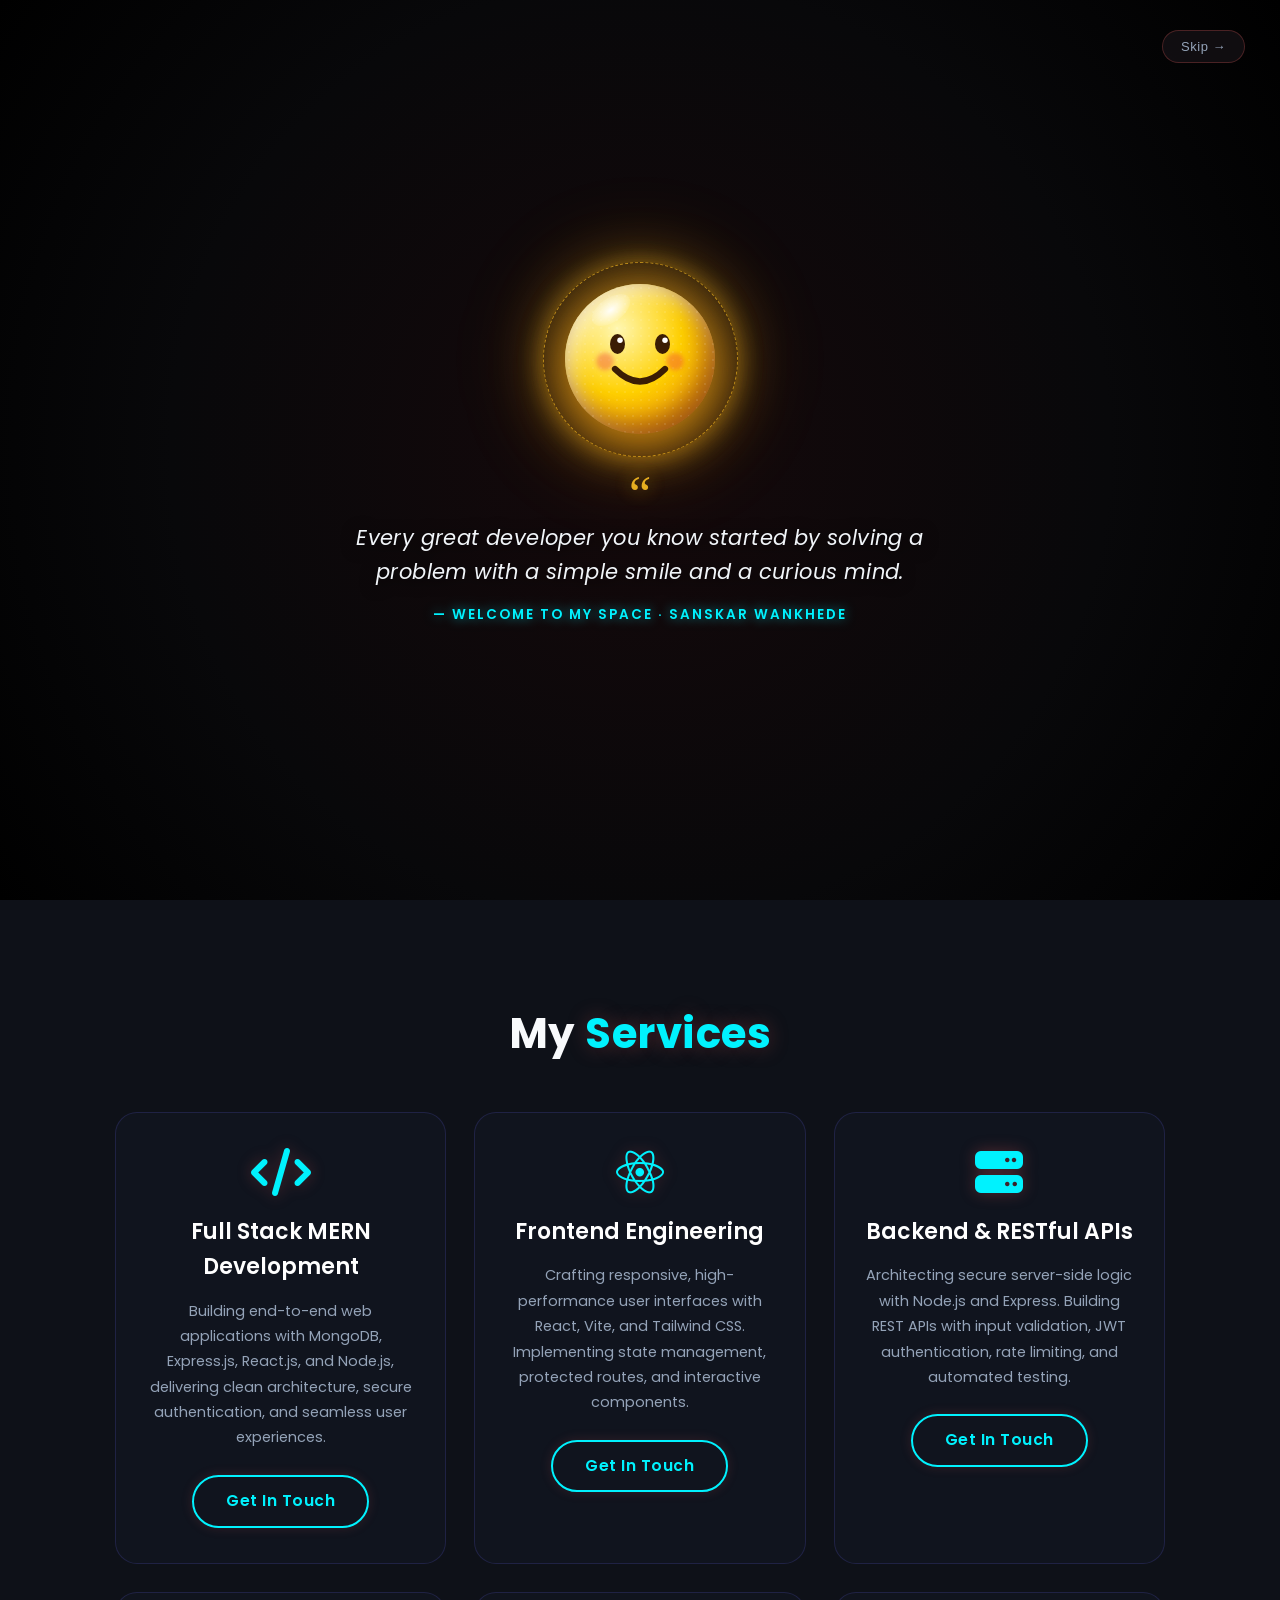
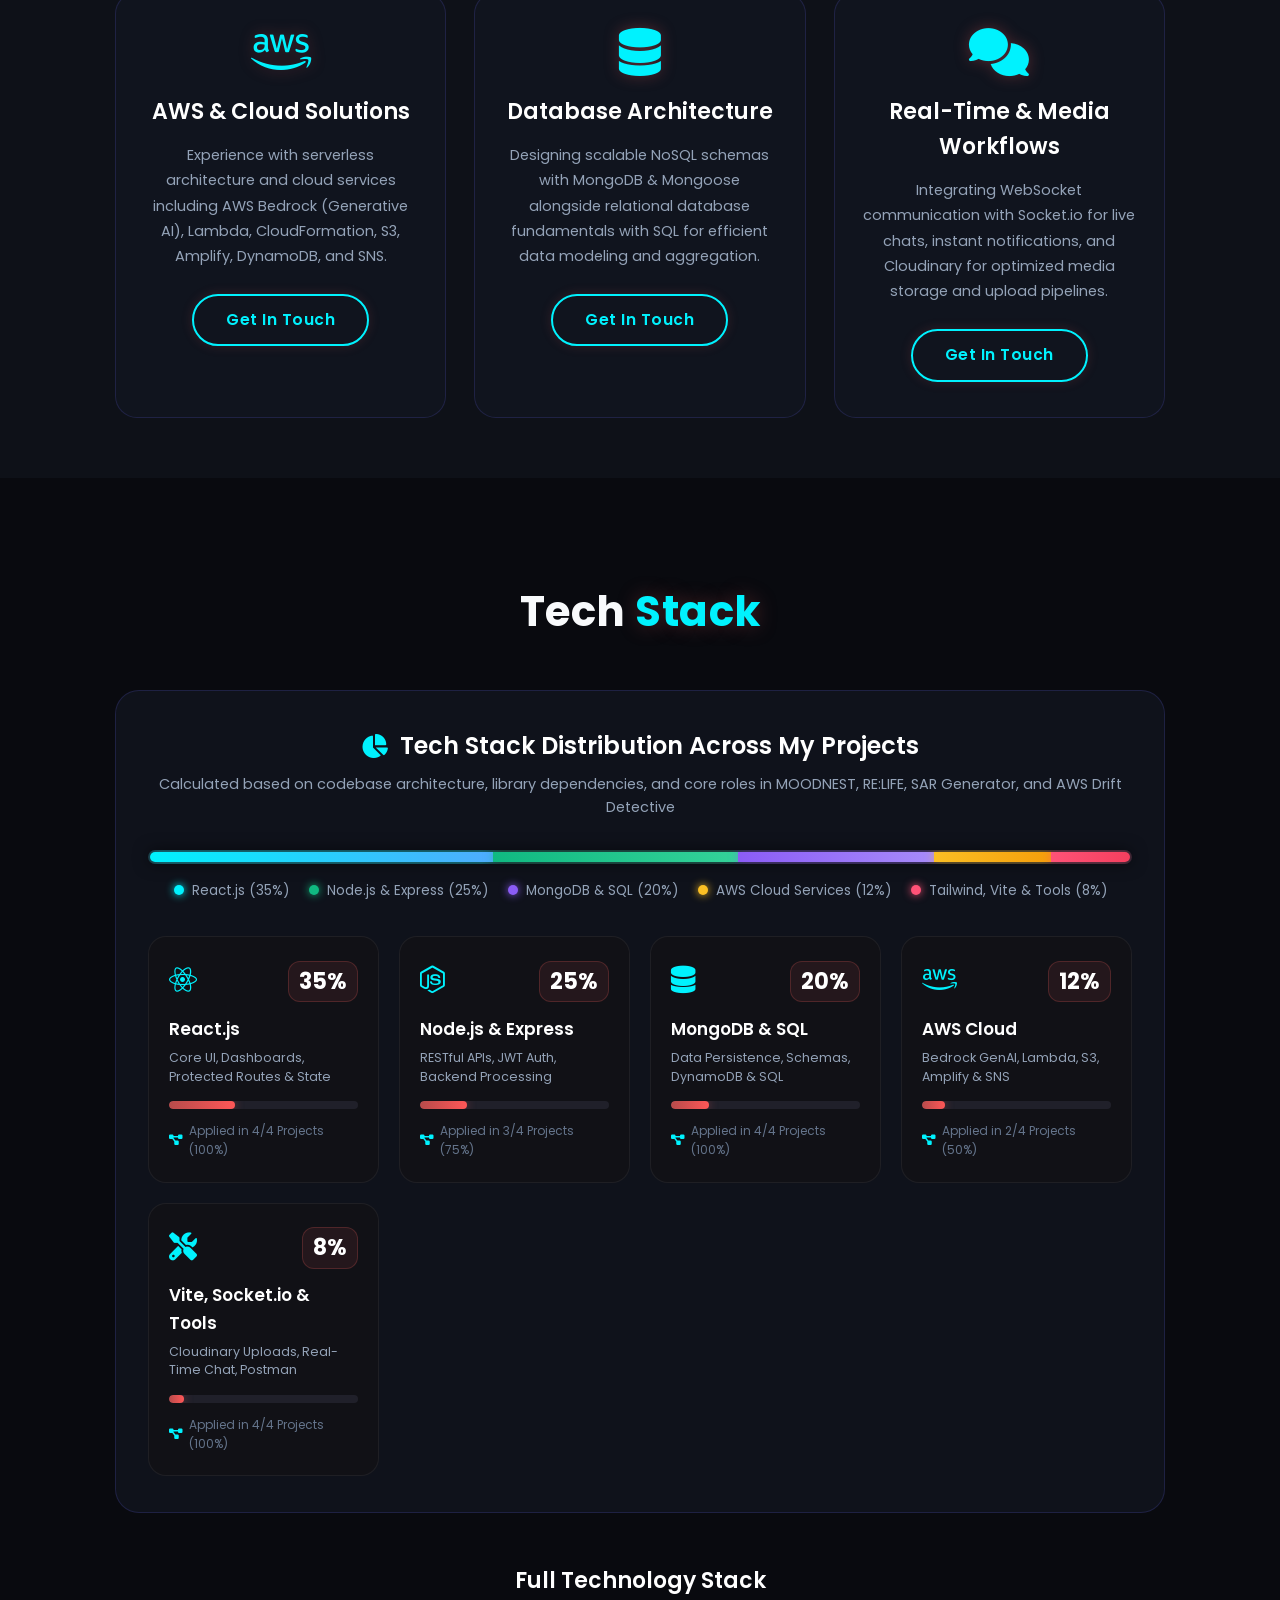
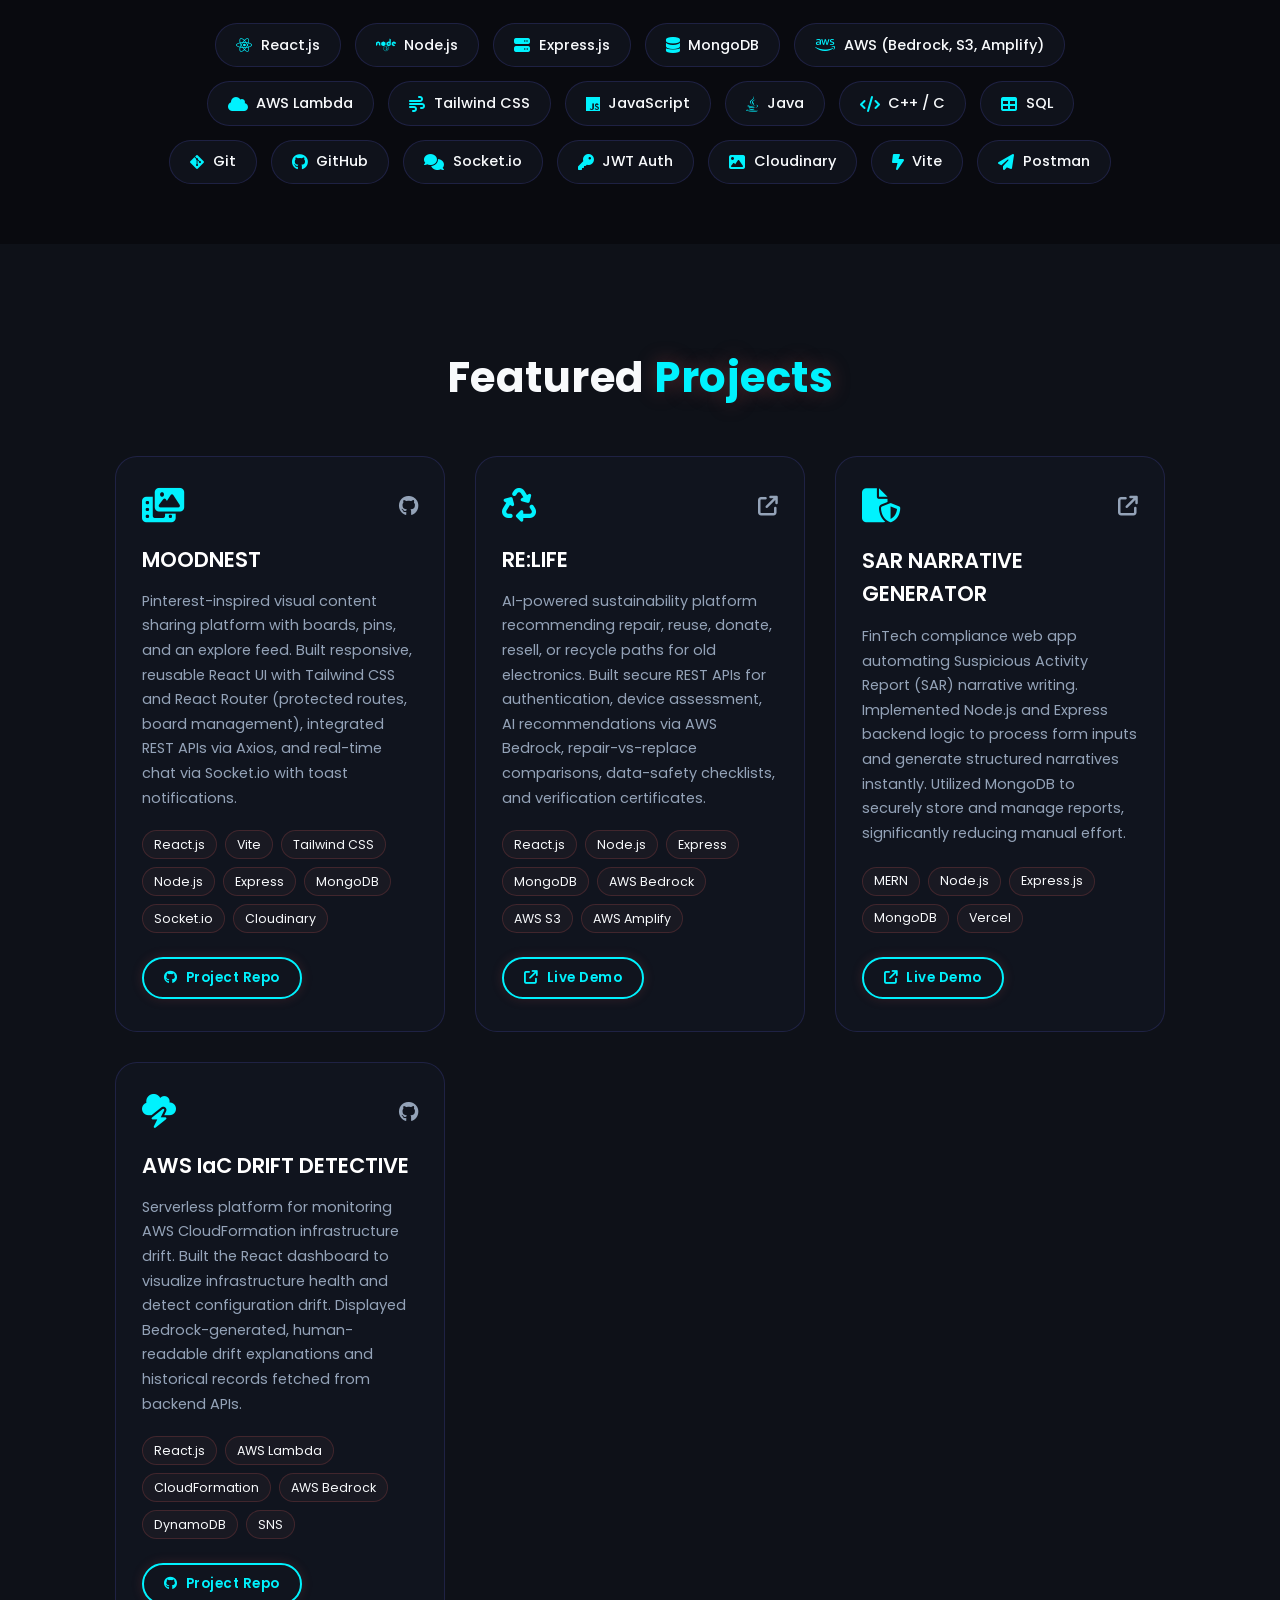
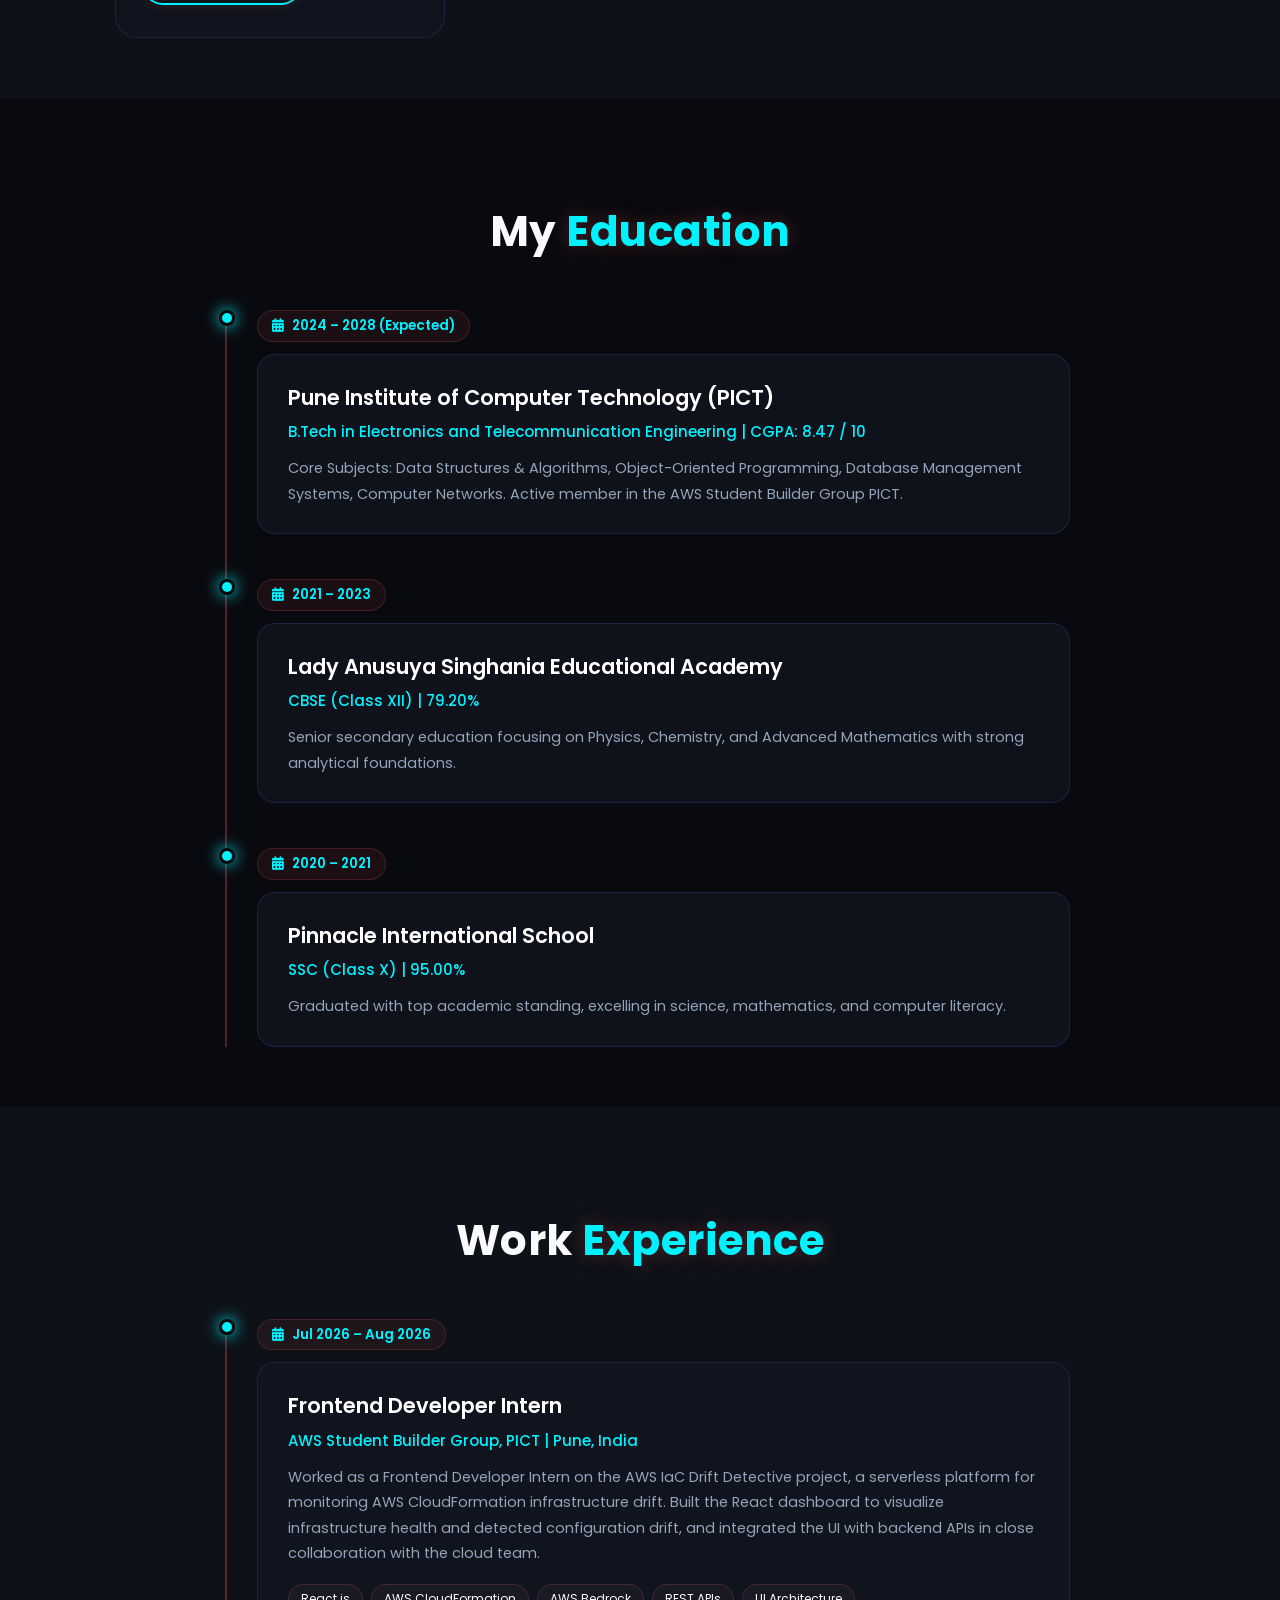
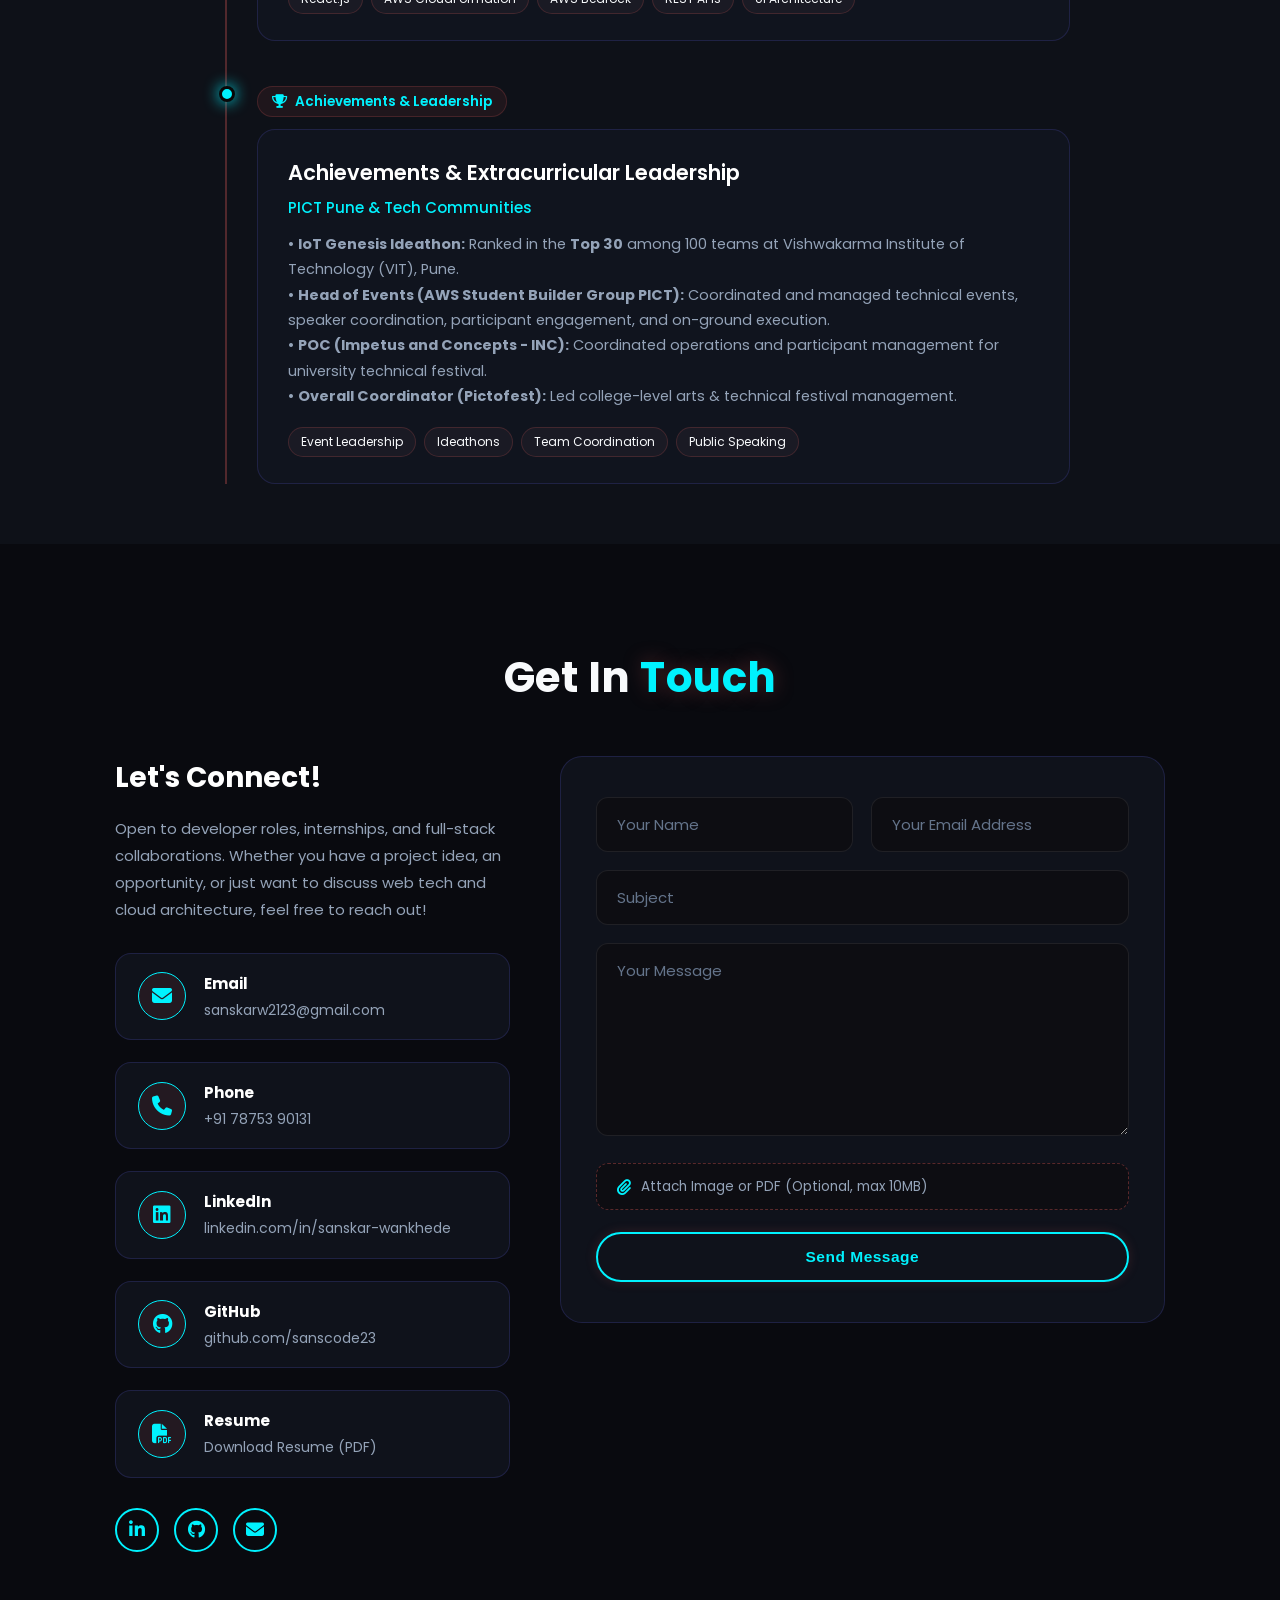
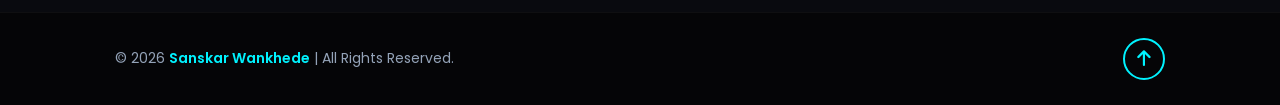
==== index.html @ 9534c306 "Initial commit" ====
<!DOCTYPE html>
<html lang="en">
<head>
  <meta charset="UTF-8" />
  <meta name="viewport" content="width=device-width, initial-scale=1.0" />
  <title>Sanskar Wankhede | Full Stack Developer</title>
  <meta name="description" content="Portfolio of Sanskar Wankhede - Full Stack MERN Developer, Electronics and Telecommunication Engineering student at PICT Pune." />

  <!-- Favicon -->
  <link rel="icon" href="data:image/svg+xml,<svg xmlns='http://www.w3.org/2000/svg' viewBox='0 0 100 100'><text y='.9em' font-size='90'>🌸</text></svg>" />

  <!-- Open Graph -->
  <meta property="og:title" content="Sanskar Wankhede | Full Stack Developer" />
  <meta property="og:description" content="Portfolio of Sanskar Wankhede: MOODNEST, RE:LIFE, SAR Narrative Generator, AWS IaC Drift Detective." />
  <meta property="og:type" content="website" />

  <!-- Google Fonts: Poppins -->
  <link rel="preconnect" href="https://fonts.googleapis.com" />
  <link rel="preconnect" href="https://fonts.gstatic.com" crossorigin />
  <link href="https://fonts.googleapis.com/css2?family=Poppins:ital,wght@0,300;0,400;0,500;0,600;0,700;0,800;1,400&display=swap" rel="stylesheet" />

  <!-- Font Awesome Icons -->
  <link rel="stylesheet" href="https://cdnjs.cloudflare.com/ajax/libs/font-awesome/6.5.1/css/all.min.css" integrity="sha512-DTOQO9RWCH3ppGqcWaEA1BIZOC6xxalwEsw9c2QQeAIftl+Vegovlnee1c9QX4TctnWMn13TZye+giMm8e2LwA==" crossorigin="anonymous" referrerpolicy="no-referrer" />

  <!-- Custom Stylesheet -->
  <link rel="stylesheet" href="style.css" />
</head>
<body>

  <!-- SIMPLE & ELEGANT SMILEY INTRO OVERLAY -->
  <div id="introOverlay" class="intro-overlay">
    <button id="skipIntroBtn" class="intro-skip-btn">Skip &rarr;</button>

    <div class="intro-content">
      <!-- Textured Glowing Sphere with Animated Smiling Face -->
      <div class="smiley-wrapper">
        <div class="ambient-glow"></div>
        <div class="particle-ring"></div>

        <div class="smiley-sphere">
          <div class="sphere-texture"></div>
          <div class="sphere-highlight"></div>

          <!-- SVG Smiling Facial Expression -->
          <svg class="smiley-face" viewBox="0 0 120 120">
            <!-- Left Eye -->
            <ellipse class="eye eye-left" cx="42" cy="48" rx="6" ry="8" />
            <circle class="eye-shine shine-left" cx="44" cy="45" r="2.2" />

            <!-- Right Eye -->
            <ellipse class="eye eye-right" cx="78" cy="48" rx="6" ry="8" />
            <circle class="eye-shine shine-right" cx="80" cy="45" r="2.2" />

            <!-- Rosy Cheeks -->
            <circle class="cheek cheek-left" cx="32" cy="62" r="7" />
            <circle class="cheek cheek-right" cx="88" cy="62" r="7" />

            <!-- Gentle Warm Smile Curve -->
            <path class="mouth" d="M 40 68 Q 60 88 80 68" />
          </svg>
        </div>
      </div>

      <!-- Quote Below the Smiley -->
      <div class="intro-quote-container">
        <div class="quote-symbol">&ldquo;</div>
        <p class="quote-text">Every great developer you know started by solving a problem with a simple smile and a curious mind.</p>
        <span class="quote-author">&mdash; Welcome to my space &middot; Sanskar Wankhede</span>
      </div>
    </div>
  </div>

  <!-- HEADER / NAVBAR -->
  <header class="header">
    <a href="#home" class="logo"><span class="logo-bracket">&lt;</span>Sanskar<span class="logo-slash">&#47;</span><span class="logo-bracket">&gt;</span></a>

    <button class="menu-toggle" id="menuToggle" aria-label="Toggle navigation">
      <i class="fa-solid fa-bars"></i>
    </button>

    <nav class="navbar" id="navbar">
      <a href="#home" class="active">Home</a>
      <a href="#services">Services</a>
      <a href="#skills">Tech Stack</a>
      <a href="#projects">Projects</a>
      <a href="#education">Education</a>
      <a href="#experience">Experience</a>
      <a href="#contact">Contact</a>
    </nav>
  </header>

  <main>
    <!-- HERO SECTION -->
    <section class="home" id="home">
      <!-- Profile Photo (At the top on mobile, on the left on desktop) -->
      <div class="home-img">
        <div class="img-box">
          <img src="Profile.jpeg" alt="Sanskar Wankhede" id="heroAvatar" />
        </div>
      </div>

      <div class="home-content">
        <h1>Hi, It's <span>Sanskar</span></h1>
        <h3 class="text-animation">I'm a <span class="typing-text">Full Stack Developer</span><span class="cursor">|</span></h3>
        <p>
          Electronics and Telecommunication engineering student at PICT with hands-on experience building full-stack MERN applications.
          Skilled in React, Node.js, Express, MongoDB and REST APIs, with projects spanning both frontend and backend development and exposure to AWS-based cloud solutions.
        </p>

        <!-- Social Media Circular Icons (Direct Links) -->
        <div class="social-icons">
          <a href="https://www.linkedin.com/in/sanskar-wankhede-041654313/" target="_blank" rel="noopener noreferrer" aria-label="LinkedIn">
            <i class="fa-brands fa-linkedin-in"></i>
          </a>
          <a href="https://github.com/sanscode23" target="_blank" rel="noopener noreferrer" aria-label="GitHub">
            <i class="fa-brands fa-github"></i>
          </a>
          <a href="mailto:sanskarw2123@gmail.com" aria-label="Email">
            <i class="fa-solid fa-envelope"></i>
          </a>
        </div>

        <!-- Action Buttons (View Projects, Contact Me, Resume) -->
        <div class="btn-group">
          <a href="#projects" class="btn">View Projects</a>
          <a href="#contact" class="btn btn-secondary">Contact Me</a>
          <a href="resume.pdf" download="Sanskar_Wankhede_Resume.pdf" class="btn btn-secondary"><i class="fa-solid fa-file-pdf"></i> Resume</a>
        </div>
      </div>
    </section>

    <!-- SERVICES SECTION -->
    <section class="services" id="services">
      <h2 class="heading">My <span>Services</span></h2>

      <div class="services-container">
        <div class="services-box">
          <i class="fa-solid fa-code"></i>
          <h3>Full Stack MERN Development</h3>
          <p>
            Building end-to-end web applications with MongoDB, Express.js, React.js, and Node.js, delivering clean architecture, secure authentication, and seamless user experiences.
          </p>
          <a href="#contact" class="btn">Get In Touch</a>
        </div>

        <div class="services-box">
          <i class="fa-brands fa-react"></i>
          <h3>Frontend Engineering</h3>
          <p>
            Crafting responsive, high-performance user interfaces with React, Vite, and Tailwind CSS. Implementing state management, protected routes, and interactive components.
          </p>
          <a href="#contact" class="btn">Get In Touch</a>
        </div>

        <div class="services-box">
          <i class="fa-solid fa-server"></i>
          <h3>Backend & RESTful APIs</h3>
          <p>
            Architecting secure server-side logic with Node.js and Express. Building REST APIs with input validation, JWT authentication, rate limiting, and automated testing.
          </p>
          <a href="#contact" class="btn">Get In Touch</a>
        </div>

        <div class="services-box">
          <i class="fa-brands fa-aws"></i>
          <h3>AWS & Cloud Solutions</h3>
          <p>
            Experience with serverless architecture and cloud services including AWS Bedrock (Generative AI), Lambda, CloudFormation, S3, Amplify, DynamoDB, and SNS.
          </p>
          <a href="#contact" class="btn">Get In Touch</a>
        </div>

        <div class="services-box">
          <i class="fa-solid fa-database"></i>
          <h3>Database Architecture</h3>
          <p>
            Designing scalable NoSQL schemas with MongoDB & Mongoose alongside relational database fundamentals with SQL for efficient data modeling and aggregation.
          </p>
          <a href="#contact" class="btn">Get In Touch</a>
        </div>

        <div class="services-box">
          <i class="fa-solid fa-comments"></i>
          <h3>Real-Time & Media Workflows</h3>
          <p>
            Integrating WebSocket communication with Socket.io for live chats, instant notifications, and Cloudinary for optimized media storage and upload pipelines.
          </p>
          <a href="#contact" class="btn">Get In Touch</a>
        </div>
      </div>
    </section>

    <!-- TECH STACK & PROJECT USAGE SECTION -->
    <section class="skills" id="skills">
      <h2 class="heading">Tech <span>Stack</span></h2>

      <!-- Tech Stack Usage Percentage According to Projects -->
      <div class="project-usage-container">
        <div class="usage-header">
          <h3><i class="fa-solid fa-chart-pie"></i> Tech Stack Distribution Across My Projects</h3>
          <p>Calculated based on codebase architecture, library dependencies, and core roles in MOODNEST, RE:LIFE, SAR Generator, and AWS Drift Detective</p>
        </div>

        <!-- Segmented Distribution Bar -->
        <div class="segmented-bar-wrapper">
          <div class="segmented-bar">
            <span class="seg seg-react" style="width: 35%;" data-tooltip="React.js: 35%"></span>
            <span class="seg seg-node" style="width: 25%;" data-tooltip="Node & Express: 25%"></span>
            <span class="seg seg-mongo" style="width: 20%;" data-tooltip="MongoDB & SQL: 20%"></span>
            <span class="seg seg-tailwind" style="width: 12%;" data-tooltip="AWS & Cloud Services: 12%"></span>
            <span class="seg seg-tools" style="width: 8%;" data-tooltip="Tailwind, Vite & Tools: 8%"></span>
          </div>
          <div class="segmented-legend">
            <span class="legend-item"><span class="dot dot-react"></span> React.js (35%)</span>
            <span class="legend-item"><span class="dot dot-node"></span> Node.js & Express (25%)</span>
            <span class="legend-item"><span class="dot dot-mongo"></span> MongoDB & SQL (20%)</span>
            <span class="legend-item"><span class="dot dot-tailwind"></span> AWS Cloud Services (12%)</span>
            <span class="legend-item"><span class="dot dot-tools"></span> Tailwind, Vite & Tools (8%)</span>
          </div>
        </div>

        <!-- Project Usage Percentage Cards -->
        <div class="usage-grid">
          <div class="usage-card">
            <div class="usage-top">
              <span class="usage-icon"><i class="fa-brands fa-react"></i></span>
              <span class="usage-pct">35%</span>
            </div>
            <h4>React.js</h4>
            <div class="usage-meta">Core UI, Dashboards, Protected Routes & State</div>
            <div class="usage-bar"><span style="--pct: 35%;"></span></div>
            <div class="usage-footer"><i class="fa-solid fa-diagram-project"></i> Applied in 4/4 Projects (100%)</div>
          </div>

          <div class="usage-card">
            <div class="usage-top">
              <span class="usage-icon"><i class="fa-brands fa-node-js"></i></span>
              <span class="usage-pct">25%</span>
            </div>
            <h4>Node.js & Express</h4>
            <div class="usage-meta">RESTful APIs, JWT Auth, Backend Processing</div>
            <div class="usage-bar"><span style="--pct: 25%;"></span></div>
            <div class="usage-footer"><i class="fa-solid fa-diagram-project"></i> Applied in 3/4 Projects (75%)</div>
          </div>

          <div class="usage-card">
            <div class="usage-top">
              <span class="usage-icon"><i class="fa-solid fa-database"></i></span>
              <span class="usage-pct">20%</span>
            </div>
            <h4>MongoDB & SQL</h4>
            <div class="usage-meta">Data Persistence, Schemas, DynamoDB & SQL</div>
            <div class="usage-bar"><span style="--pct: 20%;"></span></div>
            <div class="usage-footer"><i class="fa-solid fa-diagram-project"></i> Applied in 4/4 Projects (100%)</div>
          </div>

          <div class="usage-card">
            <div class="usage-top">
              <span class="usage-icon"><i class="fa-brands fa-aws"></i></span>
              <span class="usage-pct">12%</span>
            </div>
            <h4>AWS Cloud</h4>
            <div class="usage-meta">Bedrock GenAI, Lambda, S3, Amplify & SNS</div>
            <div class="usage-bar"><span style="--pct: 12%;"></span></div>
            <div class="usage-footer"><i class="fa-solid fa-diagram-project"></i> Applied in 2/4 Projects (50%)</div>
          </div>

          <div class="usage-card">
            <div class="usage-top">
              <span class="usage-icon"><i class="fa-solid fa-screwdriver-wrench"></i></span>
              <span class="usage-pct">8%</span>
            </div>
            <h4>Vite, Socket.io & Tools</h4>
            <div class="usage-meta">Cloudinary Uploads, Real-Time Chat, Postman</div>
            <div class="usage-bar"><span style="--pct: 8%;"></span></div>
            <div class="usage-footer"><i class="fa-solid fa-diagram-project"></i> Applied in 4/4 Projects (100%)</div>
          </div>
        </div>
      </div>

      <!-- Complete Tech Stack Badges from Resume -->
      <h3 class="badges-title">Full Technology Stack</h3>
      <div class="skills-badges">
        <span class="badge"><i class="fa-brands fa-react"></i> React.js</span>
        <span class="badge"><i class="fa-brands fa-node"></i> Node.js</span>
        <span class="badge"><i class="fa-solid fa-server"></i> Express.js</span>
        <span class="badge"><i class="fa-solid fa-database"></i> MongoDB</span>
        <span class="badge"><i class="fa-brands fa-aws"></i> AWS (Bedrock, S3, Amplify)</span>
        <span class="badge"><i class="fa-solid fa-cloud"></i> AWS Lambda</span>
        <span class="badge"><i class="fa-solid fa-wind"></i> Tailwind CSS</span>
        <span class="badge"><i class="fa-brands fa-js"></i> JavaScript</span>
        <span class="badge"><i class="fa-brands fa-java"></i> Java</span>
        <span class="badge"><i class="fa-solid fa-code"></i> C++ / C</span>
        <span class="badge"><i class="fa-solid fa-table"></i> SQL</span>
        <span class="badge"><i class="fa-brands fa-git-alt"></i> Git</span>
        <span class="badge"><i class="fa-brands fa-github"></i> GitHub</span>
        <span class="badge"><i class="fa-solid fa-comments"></i> Socket.io</span>
        <span class="badge"><i class="fa-solid fa-key"></i> JWT Auth</span>
        <span class="badge"><i class="fa-solid fa-image"></i> Cloudinary</span>
        <span class="badge"><i class="fa-solid fa-bolt-lightning"></i> Vite</span>
        <span class="badge"><i class="fa-solid fa-paper-plane"></i> Postman</span>
      </div>
    </section>

    <!-- PROJECTS SECTION (Real Projects with Live Demos & GitHub Links) -->
    <section class="projects" id="projects">
      <h2 class="heading">Featured <span>Projects</span></h2>

      <div class="projects-container">
        <!-- Project 1: MOODNEST -->
        <article class="project-card">
          <div class="project-header">
            <i class="fa-solid fa-photo-film folder-icon"></i>
            <div class="project-links">
              <a href="https://github.com/sardakhushi30-cloud/MoodNest.git" target="_blank" rel="noopener noreferrer" aria-label="GitHub Repository">
                <i class="fa-brands fa-github"></i>
              </a>
            </div>
          </div>
          <h3>MOODNEST</h3>
          <p>
            Pinterest-inspired visual content sharing platform with boards, pins, and an explore feed. Built responsive, reusable React UI with Tailwind CSS and React Router (protected routes, board management), integrated REST APIs via Axios, and real-time chat via Socket.io with toast notifications.
          </p>
          <div class="tags">
            <span>React.js</span>
            <span>Vite</span>
            <span>Tailwind CSS</span>
            <span>Node.js</span>
            <span>Express</span>
            <span>MongoDB</span>
            <span>Socket.io</span>
            <span>Cloudinary</span>
          </div>
          <div class="card-cta">
            <a href="https://github.com/sardakhushi30-cloud/MoodNest.git" target="_blank" rel="noopener noreferrer" class="btn btn-sm"><i class="fa-brands fa-github"></i> Project Repo</a>
          </div>
        </article>

        <!-- Project 2: RE:LIFE -->
        <article class="project-card">
          <div class="project-header">
            <i class="fa-solid fa-recycle folder-icon"></i>
            <div class="project-links">
              <a href="https://staging.d20bqmsdb74o6q.amplifyapp.com/" target="_blank" rel="noopener noreferrer" aria-label="Live Demo">
                <i class="fa-solid fa-arrow-up-right-from-square"></i>
              </a>
            </div>
          </div>
          <h3>RE:LIFE</h3>
          <p>
            AI-powered sustainability platform recommending repair, reuse, donate, resell, or recycle paths for old electronics. Built secure REST APIs for authentication, device assessment, AI recommendations via AWS Bedrock, repair-vs-replace comparisons, data-safety checklists, and verification certificates.
          </p>
          <div class="tags">
            <span>React.js</span>
            <span>Node.js</span>
            <span>Express</span>
            <span>MongoDB</span>
            <span>AWS Bedrock</span>
            <span>AWS S3</span>
            <span>AWS Amplify</span>
          </div>
          <div class="card-cta">
            <a href="https://staging.d20bqmsdb74o6q.amplifyapp.com/" target="_blank" rel="noopener noreferrer" class="btn btn-sm"><i class="fa-solid fa-arrow-up-right-from-square"></i> Live Demo</a>
          </div>
        </article>

        <!-- Project 3: SAR NARRATIVE GENERATOR -->
        <article class="project-card">
          <div class="project-header">
            <i class="fa-solid fa-file-shield folder-icon"></i>
            <div class="project-links">
              <a href="https://sar-narrative-generator.vercel.app/" target="_blank" rel="noopener noreferrer" aria-label="Live Demo">
                <i class="fa-solid fa-arrow-up-right-from-square"></i>
              </a>
            </div>
          </div>
          <h3>SAR NARRATIVE GENERATOR</h3>
          <p>
            FinTech compliance web app automating Suspicious Activity Report (SAR) narrative writing. Implemented Node.js and Express backend logic to process form inputs and generate structured narratives instantly. Utilized MongoDB to securely store and manage reports, significantly reducing manual effort.
          </p>
          <div class="tags">
            <span>MERN</span>
            <span>Node.js</span>
            <span>Express.js</span>
            <span>MongoDB</span>
            <span>Vercel</span>
          </div>
          <div class="card-cta">
            <a href="https://sar-narrative-generator.vercel.app/" target="_blank" rel="noopener noreferrer" class="btn btn-sm"><i class="fa-solid fa-arrow-up-right-from-square"></i> Live Demo</a>
          </div>
        </article>

        <!-- Project 4: AWS IaC DRIFT DETECTIVE -->
        <article class="project-card">
          <div class="project-header">
            <i class="fa-solid fa-cloud-bolt folder-icon"></i>
            <div class="project-links">
              <a href="https://github.com/yawale-mrun-7/aws-infra-drift-detection.git" target="_blank" rel="noopener noreferrer" aria-label="GitHub Repository">
                <i class="fa-brands fa-github"></i>
              </a>
            </div>
          </div>
          <h3>AWS IaC DRIFT DETECTIVE</h3>
          <p>
            Serverless platform for monitoring AWS CloudFormation infrastructure drift. Built the React dashboard to visualize infrastructure health and detect configuration drift. Displayed Bedrock-generated, human-readable drift explanations and historical records fetched from backend APIs.
          </p>
          <div class="tags">
            <span>React.js</span>
            <span>AWS Lambda</span>
            <span>CloudFormation</span>
            <span>AWS Bedrock</span>
            <span>DynamoDB</span>
            <span>SNS</span>
          </div>
          <div class="card-cta">
            <a href="https://github.com/yawale-mrun-7/aws-infra-drift-detection.git" target="_blank" rel="noopener noreferrer" class="btn btn-sm"><i class="fa-brands fa-github"></i> Project Repo</a>
          </div>
        </article>
      </div>
    </section>

    <!-- EDUCATION SECTION -->
    <section class="education" id="education">
      <h2 class="heading">My <span>Education</span></h2>

      <div class="timeline-container">
        <div class="timeline-box">
          <div class="timeline-item">
            <div class="timeline-dot"></div>
            <div class="timeline-date"><i class="fa-solid fa-calendar-days"></i> 2024 – 2028 (Expected)</div>
            <div class="timeline-content">
              <h3>Pune Institute of Computer Technology (PICT)</h3>
              <h4>B.Tech in Electronics and Telecommunication Engineering | CGPA: 8.47 / 10</h4>
              <p>
                Core Subjects: Data Structures & Algorithms, Object-Oriented Programming, Database Management Systems, Computer Networks.
                Active member in the AWS Student Builder Group PICT.
              </p>
            </div>
          </div>

          <div class="timeline-item">
            <div class="timeline-dot"></div>
            <div class="timeline-date"><i class="fa-solid fa-calendar-days"></i> 2021 – 2023</div>
            <div class="timeline-content">
              <h3>Lady Anusuya Singhania Educational Academy</h3>
              <h4>CBSE (Class XII) | 79.20%</h4>
              <p>
                Senior secondary education focusing on Physics, Chemistry, and Advanced Mathematics with strong analytical foundations.
              </p>
            </div>
          </div>

          <div class="timeline-item">
            <div class="timeline-dot"></div>
            <div class="timeline-date"><i class="fa-solid fa-calendar-days"></i> 2020 – 2021</div>
            <div class="timeline-content">
              <h3>Pinnacle International School</h3>
              <h4>SSC (Class X) | 95.00%</h4>
              <p>
                Graduated with top academic standing, excelling in science, mathematics, and computer literacy.
              </p>
            </div>
          </div>
        </div>
      </div>
    </section>

    <!-- EXPERIENCE SECTION -->
    <section class="experience" id="experience">
      <h2 class="heading">Work <span>Experience</span></h2>

      <div class="timeline-container">
        <div class="timeline-box">
          <div class="timeline-item">
            <div class="timeline-dot"></div>
            <div class="timeline-date"><i class="fa-solid fa-calendar-days"></i> Jul 2026 – Aug 2026</div>
            <div class="timeline-content">
              <h3>Frontend Developer Intern</h3>
              <h4>AWS Student Builder Group, PICT | Pune, India</h4>
              <p>
                Worked as a Frontend Developer Intern on the AWS IaC Drift Detective project, a serverless platform for monitoring AWS CloudFormation infrastructure drift.
                Built the React dashboard to visualize infrastructure health and detected configuration drift, and integrated the UI with backend APIs in close collaboration with the cloud team.
              </p>
              <div class="tech-tags">
                <span>React.js</span>
                <span>AWS CloudFormation</span>
                <span>AWS Bedrock</span>
                <span>REST APIs</span>
                <span>UI Architecture</span>
              </div>
            </div>
          </div>

          <div class="timeline-item">
            <div class="timeline-dot"></div>
            <div class="timeline-date"><i class="fa-solid fa-trophy"></i> Achievements & Leadership</div>
            <div class="timeline-content">
              <h3>Achievements & Extracurricular Leadership</h3>
              <h4>PICT Pune & Tech Communities</h4>
              <p>
                • <strong>IoT Genesis Ideathon:</strong> Ranked in the <strong>Top 30</strong> among 100 teams at Vishwakarma Institute of Technology (VIT), Pune.<br />
                • <strong>Head of Events (AWS Student Builder Group PICT):</strong> Coordinated and managed technical events, speaker coordination, participant engagement, and on-ground execution.<br />
                • <strong>POC (Impetus and Concepts - INC):</strong> Coordinated operations and participant management for university technical festival.<br />
                • <strong>Overall Coordinator (Pictofest):</strong> Led college-level arts & technical festival management.
              </p>
              <div class="tech-tags">
                <span>Event Leadership</span>
                <span>Ideathons</span>
                <span>Team Coordination</span>
                <span>Public Speaking</span>
              </div>
            </div>
          </div>
        </div>
      </div>
    </section>

    <!-- CONTACT SECTION -->
    <section class="contact" id="contact">
      <h2 class="heading">Get In <span>Touch</span></h2>

      <div class="contact-container">
        <!-- Contact Info Side -->
        <div class="contact-info">
          <h3>Let's Connect!</h3>
          <p>
            Open to developer roles, internships, and full-stack collaborations. Whether you have a project idea, an opportunity, or just want to discuss web tech and cloud architecture, feel free to reach out!
          </p>

          <div class="info-card">
            <div class="info-icon">
              <i class="fa-solid fa-envelope"></i>
            </div>
            <div class="info-details">
              <h4>Email</h4>
              <a href="mailto:sanskarw2123@gmail.com">sanskarw2123@gmail.com</a>
            </div>
          </div>

          <div class="info-card">
            <div class="info-icon">
              <i class="fa-solid fa-phone"></i>
            </div>
            <div class="info-details">
              <h4>Phone</h4>
              <a href="tel:+917875390131">+91 78753 90131</a>
            </div>
          </div>

          <div class="info-card">
            <div class="info-icon">
              <i class="fa-brands fa-linkedin"></i>
            </div>
            <div class="info-details">
              <h4>LinkedIn</h4>
              <a href="https://www.linkedin.com/in/sanskar-wankhede-041654313/" target="_blank" rel="noopener noreferrer">linkedin.com/in/sanskar-wankhede</a>
            </div>
          </div>

          <div class="info-card">
            <div class="info-icon">
              <i class="fa-brands fa-github"></i>
            </div>
            <div class="info-details">
              <h4>GitHub</h4>
              <a href="https://github.com/sanscode23" target="_blank" rel="noopener noreferrer">github.com/sanscode23</a>
            </div>
          </div>

          <div class="info-card">
            <div class="info-icon">
              <i class="fa-solid fa-file-pdf"></i>
            </div>
            <div class="info-details">
              <h4>Resume</h4>
              <a href="resume.pdf" download="Sanskar_Wankhede_Resume.pdf">Download Resume (PDF)</a>
            </div>
          </div>

          <!-- Socials: LinkedIn, GitHub, Email -->
          <div class="contact-socials">
            <a href="https://www.linkedin.com/in/sanskar-wankhede-041654313/" target="_blank" rel="noopener noreferrer" aria-label="LinkedIn"><i class="fa-brands fa-linkedin-in"></i></a>
            <a href="https://github.com/sanscode23" target="_blank" rel="noopener noreferrer" aria-label="GitHub"><i class="fa-brands fa-github"></i></a>
            <a href="mailto:sanskarw2123@gmail.com" aria-label="Email"><i class="fa-solid fa-envelope"></i></a>
          </div>
        </div>

        <!-- Contact Form Side -->
        <form class="contact-form" id="contactForm" action="https://formspree.io/f/xjyyeozz" method="POST">
          <div class="input-box">
            <input type="text" id="name" name="name" placeholder="Your Name" required />
            <input type="email" id="email" name="email" placeholder="Your Email Address" required />
          </div>

          <div class="input-box">
            <input type="text" id="subject" name="subject" placeholder="Subject" required />
          </div>

          <textarea id="message" name="message" cols="30" rows="7" placeholder="Your Message" required></textarea>

          <!-- File Upload Widget (Cloudinary-backed) -->
          <div class="file-upload-wrapper">
            <label for="fileAttachment" class="file-upload-label" id="fileUploadLabel">
              <i class="fa-solid fa-paperclip"></i>
              <span id="fileLabelText">Attach Image or PDF (Optional, max 10MB)</span>
            </label>
            <input type="file" id="fileAttachment" accept="image/*,.pdf" style="display: none;" />
            <button type="button" id="removeFileBtn" class="remove-file-btn" style="display: none;" title="Remove attachment">
              <i class="fa-solid fa-xmark"></i>
            </button>
          </div>

          <!-- Hidden field holding the uploaded Cloudinary URL for Formspree -->
          <input type="hidden" id="cloudinaryFileUrl" name="attached_file_link" value="" />

          <button type="submit" class="btn">Send Message</button>
        </form>
      </div>
    </section>
  </main>

  <!-- FOOTER -->
  <footer class="footer">
    <div class="footer-text">
      <p>&copy; 2026 <span>Sanskar Wankhede</span> | All Rights Reserved.</p>
    </div>

    <div class="footer-iconTop">
      <a href="#home" aria-label="Back to top"><i class="fa-solid fa-arrow-up"></i></a>
    </div>
  </footer>

  <!-- Notification Toast -->
  <div class="toast" id="toast">
    <i class="fa-solid fa-circle-check"></i>
    <span id="toastMessage">Thank you! Your message has been sent successfully.</span>
  </div>

  <!-- Custom JavaScript -->
  <script src="script.js"></script>
</body>
</html>
---- style.css ----
/* ==========================================================================
   SANSKAR WANKHEDE | FULL STACK DEVELOPER PORTFOLIO
   Aesthetic: Ultra Dark Mode with Glowing Crimson/Coral Red Accents
   ========================================================================== */

/* 1. ROOT VARIABLES */
:root {
  --bg-color: #090a0f;
  --second-bg-color: #0e1118;
  --card-bg: rgba(18, 22, 33, 0.75);
  --card-border: rgba(99, 102, 241, 0.18);
  --card-border-hover: #00f2fe;
  
  --text-color: #f8fafc;
  --text-muted: #94a3b8;
  --text-subtle: #64748b;

  /* Modern Cyber / Tech Palette: Cyan, Electric Indigo & Coral */
  --main-color: #00f2fe;       /* Electric Cyber Cyan */
  --main-glow: #4facfe;        /* Neon Azure */
  --accent-purple: #8b5cf6;    /* Tech Violet */
  --accent-coral: #ff5277;     /* Vibrant Coral Pink */
  --accent-emerald: #10b981;   /* Emerald Green */
  --accent-amber: #fbbf24;     /* Solar Gold */

  --glow-shadow: 0 0 25px rgba(0, 242, 254, 0.45);
  --glow-shadow-lg: 0 0 50px rgba(0, 242, 254, 0.65);

  --font-family: 'Poppins', -apple-system, BlinkMacSystemFont, 'Segoe UI', Roboto, sans-serif;
  --transition: all 0.35s cubic-bezier(0.25, 0.8, 0.25, 1);
}

/* 2. RESET & BASE */
* {
  margin: 0;
  padding: 0;
  box-sizing: border-box;
  text-decoration: none;
  border: none;
  outline: none;
}

html {
  font-size: 62.5%; /* 1rem = 10px */
  scroll-behavior: smooth;
  scroll-padding-top: 8rem;
}

body {
  font-family: var(--font-family);
  background: var(--bg-color);
  color: var(--text-color);
  line-height: 1.6;
  overflow-x: hidden;
  -webkit-font-smoothing: antialiased;

  /* Techy Cyber Grid & Ambient Glow Orbs in Background */
  background-image: 
    linear-gradient(rgba(0, 242, 254, 0.035) 1px, transparent 1px),
    linear-gradient(90deg, rgba(0, 242, 254, 0.035) 1px, transparent 1px),
    radial-gradient(circle at 15% 20%, rgba(139, 92, 246, 0.12) 0%, transparent 45%),
    radial-gradient(circle at 85% 65%, rgba(0, 242, 254, 0.1) 0%, transparent 40%),
    radial-gradient(circle at 50% 90%, rgba(255, 82, 119, 0.08) 0%, transparent 50%);
  background-size: 45px 45px, 45px 45px, 100% 100%, 100% 100%, 100% 100%;
  background-attachment: fixed;
}

/* Custom Scrollbar */
::-webkit-scrollbar {
  width: 10px;
}
::-webkit-scrollbar-track {
  background: #080808;
}
::-webkit-scrollbar-thumb {
  background: #202028;
  border-radius: 5px;
  border: 2px solid #080808;
}
::-webkit-scrollbar-thumb:hover {
  background: var(--main-color);
  box-shadow: 0 0 10px var(--main-color);
}

/* Selection */
::selection {
  background: var(--main-color);
  color: #ffffff;
}

/* ==========================================================================
   SIMPLE & ELEGANT SMILEY INTRO OVERLAY
   Textured glowing smiley + beautiful quote animation
   ========================================================================== */
.intro-overlay {
  position: fixed;
  inset: 0;
  width: 100vw;
  height: 100vh;
  background: radial-gradient(circle at center, #15090b 0%, #08080a 60%, #000000 100%);
  z-index: 99999;
  display: flex;
  align-items: center;
  justify-content: center;
  overflow: hidden;
  opacity: 1;
  visibility: visible;
  transition: opacity 1.2s cubic-bezier(0.7, 0, 0.3, 1), visibility 1.2s;
}

.intro-overlay.fade-out {
  opacity: 0;
  visibility: hidden;
  pointer-events: none;
}

.intro-skip-btn {
  position: absolute;
  top: 3rem;
  right: 3.5rem;
  background: rgba(22, 18, 22, 0.75);
  border: 1px solid rgba(183, 75, 75, 0.35);
  color: var(--text-muted);
  padding: 0.8rem 1.8rem;
  border-radius: 2rem;
  font-size: 1.3rem;
  cursor: pointer;
  letter-spacing: 0.5px;
  z-index: 10;
  transition: var(--transition);
}

.intro-skip-btn:hover {
  color: #ffffff;
  border-color: var(--main-color);
  background: rgba(183, 75, 75, 0.2);
  box-shadow: 0 0 15px rgba(183, 75, 75, 0.45);
}

.intro-content {
  position: relative;
  display: flex;
  flex-direction: column;
  align-items: center;
  justify-content: center;
  text-align: center;
  max-width: 680px;
  padding: 2.5rem;
  z-index: 2;
}

/* Textured Glowing Smiley Sphere */
.smiley-wrapper {
  position: relative;
  width: 170px;
  height: 170px;
  margin-bottom: 3.5rem;
  display: flex;
  align-items: center;
  justify-content: center;
}

.ambient-glow {
  position: absolute;
  width: 260px;
  height: 260px;
  background: radial-gradient(circle, rgba(251, 191, 36, 0.55) 0%, rgba(245, 158, 11, 0.2) 45%, transparent 70%);
  border-radius: 50%;
  filter: blur(35px);
  animation: pulseGlow 3.5s ease-in-out infinite alternate;
  pointer-events: none;
}

.particle-ring {
  position: absolute;
  width: 195px;
  height: 195px;
  border-radius: 50%;
  border: 1.5px dashed rgba(251, 191, 36, 0.65);
  box-shadow: 0 0 25px rgba(251, 191, 36, 0.35);
  animation: rotateRing 14s linear infinite;
  pointer-events: none;
}

@keyframes rotateRing {
  0% { transform: rotate(0deg); }
  100% { transform: rotate(360deg); }
}

@keyframes pulseGlow {
  0% { transform: scale(0.85); opacity: 0.5; }
  100% { transform: scale(1.2); opacity: 0.95; }
}

.smiley-sphere {
  position: relative;
  width: 150px;
  height: 150px;
  border-radius: 50%;
  /* Vibrant Solar Golden Yellow Palette with 3D Depth */
  background: radial-gradient(circle at 35% 30%, #fff7b2, #ffd000 45%, #f59e0b 78%, #b45309 100%);
  box-shadow: 
    0 12px 45px rgba(245, 158, 11, 0.65),
    0 0 75px rgba(251, 191, 36, 0.4),
    inset -8px -10px 25px rgba(120, 53, 15, 0.7),
    inset 8px 10px 20px rgba(255, 255, 255, 0.7);
  display: flex;
  align-items: center;
  justify-content: center;
  animation: floatSmiley 3.5s ease-in-out infinite;
  transform-origin: center bottom;
}

@keyframes floatSmiley {
  0%, 100% {
    transform: translateY(0) scale(1);
  }
  50% {
    transform: translateY(-10px) scale(1.02);
  }
}

.sphere-texture {
  position: absolute;
  inset: 0;
  border-radius: 50%;
  background-image: radial-gradient(rgba(255, 255, 255, 0.18) 1.2px, transparent 1.2px);
  background-size: 8px 8px;
  opacity: 0.55;
  pointer-events: none;
}

.sphere-highlight {
  position: absolute;
  top: 14px;
  left: 24px;
  width: 44px;
  height: 24px;
  border-radius: 50%;
  background: radial-gradient(ellipse at center, rgba(255, 255, 255, 0.95) 0%, transparent 80%);
  transform: rotate(-35deg);
  pointer-events: none;
}

/* SVG Face Elements */
.smiley-face {
  width: 100%;
  height: 100%;
  position: relative;
  z-index: 2;
}

.eye {
  fill: #3b1d04;
  transform-origin: center;
  animation: eyeBlink 4s ease-in-out infinite;
}

@keyframes eyeBlink {
  0%, 46%, 50%, 100% {
    transform: scaleY(1);
  }
  48% {
    transform: scaleY(0.1);
  }
}

.eye-shine {
  fill: #ffffff;
}

.cheek {
  fill: rgba(239, 68, 68, 0.4);
  filter: blur(1.5px);
}

.mouth {
  fill: none;
  stroke: #3b1d04;
  stroke-width: 5;
  stroke-linecap: round;
  stroke-linejoin: round;
  animation: mouthSmile 3.5s ease-in-out infinite alternate;
}

@keyframes mouthSmile {
  0% {
    d: path("M 42 70 Q 60 84 78 70");
  }
  100% {
    d: path("M 38 67 Q 60 90 82 67");
  }
}

/* Quote Animation Below Smiley */
.intro-quote-container {
  display: flex;
  flex-direction: column;
  align-items: center;
  gap: 1.2rem;
  opacity: 0;
  transform: translateY(20px);
  animation: quoteFadeIn 1.5s cubic-bezier(0.2, 0.8, 0.2, 1) 0.6s forwards;
}

@keyframes quoteFadeIn {
  to {
    opacity: 1;
    transform: translateY(0);
  }
}

.quote-symbol {
  font-family: Georgia, serif;
  font-size: 5rem;
  line-height: 0.6;
  color: var(--accent-amber);
  opacity: 0.9;
  text-shadow: 0 0 20px rgba(251, 191, 36, 0.6);
}

.quote-text {
  font-size: 2.1rem;
  font-weight: 400;
  line-height: 1.6;
  color: #f1f5f9;
  letter-spacing: 0.4px;
  font-style: italic;
  max-width: 620px;
  text-shadow: 0 2px 15px rgba(0, 0, 0, 0.9);
}

.quote-author {
  font-size: 1.35rem;
  font-weight: 600;
  letter-spacing: 2px;
  text-transform: uppercase;
  color: var(--main-color);
  margin-top: 0.4rem;
  text-shadow: 0 0 12px rgba(0, 242, 254, 0.6);
}

@media (max-width: 768px) {
  .smiley-wrapper {
    width: 140px;
    height: 140px;
    margin-bottom: 2.6rem;
  }
  .smiley-sphere {
    width: 125px;
    height: 125px;
  }
  .quote-text {
    font-size: 1.65rem;
    line-height: 1.6;
  }
  .quote-symbol {
    font-size: 4rem;
  }
}

/* 3. HEADER & NAVIGATION */
.header {
  position: fixed;
  top: 0;
  left: 0;
  width: 100%;
  padding: 2.2rem 9%;
  background: rgba(9, 10, 15, 0.82);
  backdrop-filter: blur(16px);
  -webkit-backdrop-filter: blur(16px);
  display: flex;
  justify-content: space-between;
  align-items: center;
  z-index: 1000;
  border-bottom: 1px solid rgba(0, 242, 254, 0.1);
  transition: var(--transition);
}

.header.sticky {
  background: rgba(9, 10, 15, 0.95);
  padding: 1.6rem 9%;
  border-bottom: 1px solid rgba(0, 242, 254, 0.25);
  box-shadow: 0 4px 25px rgba(0, 0, 0, 0.7), 0 0 15px rgba(0, 242, 254, 0.1);
}

.logo {
  font-size: 2.8rem;
  font-weight: 700;
  color: #ffffff;
  cursor: pointer;
  letter-spacing: 0.5px;
  transition: var(--transition);
  display: inline-flex;
  align-items: center;
  font-family: monospace, var(--font-family);
}

.logo-bracket {
  color: var(--main-color);
  text-shadow: 0 0 12px var(--main-color);
}

.logo-slash {
  color: var(--accent-coral);
  text-shadow: 0 0 12px var(--accent-coral);
}

.logo:hover {
  transform: scale(1.04);
}

.navbar {
  display: flex;
  align-items: center;
}

.navbar a {
  position: relative;
  font-size: 1.65rem;
  color: var(--text-color);
  font-weight: 500;
  margin-left: 3rem;
  padding-bottom: 0.4rem;
  transition: var(--transition);
}

.navbar a:hover,
.navbar a.active {
  color: var(--main-color);
}

/* Active indicator */
.navbar a::after {
  content: '';
  position: absolute;
  left: 0;
  bottom: 0;
  width: 0;
  height: 2.5px;
  background: var(--main-color);
  box-shadow: 0 0 8px var(--main-color);
  transition: width 0.3s ease;
  border-radius: 2px;
}

.navbar a:hover::after,
.navbar a.active::after {
  width: 100%;
}

.menu-toggle {
  display: none;
  background: transparent;
  color: var(--text-color);
  font-size: 2.6rem;
  cursor: pointer;
  transition: var(--transition);
}

.menu-toggle:hover {
  color: var(--main-color);
}

/* 4. COMMON SECTION STYLES */
section {
  min-height: 100vh;
  padding: 10rem 9% 6rem;
}

.heading {
  text-align: center;
  font-size: 4.2rem;
  font-weight: 700;
  margin-bottom: 4.5rem;
  letter-spacing: 0.5px;
}

.heading span {
  color: var(--main-color);
  text-shadow: 0 0 20px rgba(183, 75, 75, 0.4);
}

/* 5. HERO SECTION */
.home {
  display: flex;
  align-items: center;
  justify-content: space-between;
  gap: 5rem;
  padding-top: 12rem;
}

/* Avatar Frame on Left */
.home-img {
  flex: 1;
  display: flex;
  justify-content: center;
  align-items: center;
}

.home-img .img-box {
  position: relative;
  width: 370px;
  height: 430px;
  border-radius: 50%;
  display: flex;
  justify-content: center;
  align-items: center;
  overflow: hidden;
  border: 3px solid var(--main-color);
  box-shadow: 0 0 35px rgba(0, 242, 254, 0.45),
              0 0 85px rgba(139, 92, 246, 0.3);
  animation: floatAvatar 4.5s ease-in-out infinite;
  transition: var(--transition);
  background: #0f1420;
}

.home-img .img-box::before {
  content: '';
  position: absolute;
  inset: 0;
  border-radius: 50%;
  border: 2px solid rgba(0, 242, 254, 0.2);
  box-shadow: inset 0 0 30px rgba(0, 242, 254, 0.25);
  pointer-events: none;
  z-index: 2;
}

.home-img .img-box img {
  width: 100%;
  height: 100%;
  object-fit: cover;
  object-position: center 15%;
  border-radius: 50%;
  filter: contrast(1.05) brightness(1.02);
  transition: var(--transition);
}

@keyframes floatAvatar {
  0%, 100% {
    transform: translateY(0);
    box-shadow: 0 0 35px rgba(0, 242, 254, 0.45), 0 0 85px rgba(139, 92, 246, 0.3);
  }
  50% {
    transform: translateY(-12px);
    box-shadow: 0 0 55px rgba(0, 242, 254, 0.7), 0 0 110px rgba(255, 82, 119, 0.35);
  }
}

/* Hero Content on Right */
.home-content {
  flex: 1.25;
}

.home-content h1 {
  font-size: 5.6rem;
  font-weight: 700;
  line-height: 1.15;
  margin-bottom: 0.8rem;
  letter-spacing: -0.5px;
}

.home-content h1 span {
  color: var(--main-color);
  text-shadow: 0 0 25px rgba(183, 75, 75, 0.5);
}

.home-content .text-animation {
  font-size: 3.2rem;
  font-weight: 600;
  margin-bottom: 2rem;
  color: #ffffff;
}

.home-content .text-animation .typing-text {
  color: var(--main-color);
  text-shadow: 0 0 18px rgba(183, 75, 75, 0.45);
}

.home-content .text-animation .cursor {
  color: var(--main-color);
  font-weight: 300;
  animation: blinkCursor 0.8s infinite;
}

@keyframes blinkCursor {
  0%, 100% { opacity: 1; }
  50% { opacity: 0; }
}

.home-content p {
  font-size: 1.6rem;
  color: var(--text-muted);
  line-height: 1.8;
  max-width: 620px;
  margin-bottom: 3rem;
}

/* Social Media Circular Icons */
.social-icons {
  display: flex;
  align-items: center;
  gap: 1.8rem;
  margin-bottom: 3.5rem;
}

.social-icons a {
  position: relative;
  display: inline-flex;
  justify-content: center;
  align-items: center;
  width: 4.6rem;
  height: 4.6rem;
  background: transparent;
  border: 2px solid var(--main-color);
  border-radius: 50%;
  font-size: 2rem;
  color: var(--main-color);
  transition: var(--transition);
}

.social-icons a:hover {
  background: var(--main-color);
  color: #080808;
  box-shadow: 0 0 22px var(--main-color);
  transform: translateY(-4px) scale(1.08);
}

/* Pill Button Styling */
.btn-group {
  display: flex;
  gap: 1.8rem;
  flex-wrap: wrap;
}

.btn {
  display: inline-flex;
  align-items: center;
  gap: 0.8rem;
  padding: 1.2rem 3.2rem;
  background: transparent;
  border-radius: 4rem;
  border: 2px solid var(--main-color);
  font-size: 1.55rem;
  color: var(--main-color);
  font-weight: 600;
  letter-spacing: 0.5px;
  transition: var(--transition);
  cursor: pointer;
  box-shadow: 0 0 12px rgba(183, 75, 75, 0.2);
}

.btn:hover {
  background: var(--main-color);
  color: #080808;
  box-shadow: 0 0 30px var(--main-color);
  transform: translateY(-3px);
}

.btn.btn-secondary {
  border-color: rgba(255, 255, 255, 0.25);
  color: #ffffff;
  box-shadow: none;
}

.btn.btn-secondary:hover {
  border-color: var(--main-color);
  background: rgba(183, 75, 75, 0.12);
  color: var(--main-color);
  box-shadow: 0 0 25px rgba(183, 75, 75, 0.35);
}

.btn.btn-sm {
  padding: 0.8rem 2rem;
  font-size: 1.35rem;
}

.btn.btn-outline {
  border-color: rgba(255, 255, 255, 0.3);
  color: #ffffff;
}

.btn.btn-outline:hover {
  border-color: var(--main-color);
  color: var(--main-color);
  background: rgba(183, 75, 75, 0.1);
}

/* 6. SERVICES SECTION */
.services {
  background: var(--second-bg-color);
}

.services-container {
  display: grid;
  grid-template-columns: repeat(auto-fit, minmax(320px, 1fr));
  gap: 2.8rem;
}

.services-box {
  background: var(--card-bg);
  border: 1px solid var(--card-border);
  border-radius: 2.2rem;
  padding: 3.5rem 2.8rem;
  text-align: center;
  transition: var(--transition);
  position: relative;
  overflow: hidden;
}

.services-box::before {
  content: '';
  position: absolute;
  top: 0;
  left: 0;
  width: 100%;
  height: 3px;
  background: linear-gradient(90deg, transparent, var(--main-color), transparent);
  opacity: 0;
  transition: var(--transition);
}

.services-box:hover {
  border-color: var(--card-border-hover);
  transform: translateY(-10px);
  box-shadow: 0 14px 40px rgba(183, 75, 75, 0.22);
}

.services-box:hover::before {
  opacity: 1;
}

.services-box i {
  font-size: 4.8rem;
  color: var(--main-color);
  margin-bottom: 1.8rem;
  display: inline-block;
  transition: var(--transition);
  text-shadow: 0 0 15px rgba(183, 75, 75, 0.4);
}

.services-box:hover i {
  transform: scale(1.12);
  color: var(--main-hover);
}

.services-box h3 {
  font-size: 2.2rem;
  font-weight: 600;
  margin-bottom: 1.4rem;
  color: #ffffff;
}

.services-box p {
  font-size: 1.45rem;
  color: var(--text-muted);
  line-height: 1.75;
  margin-bottom: 2.4rem;
}

/* 7. TECH STACK & PROJECT USAGE SECTION */
.skills {
  background: var(--bg-color);
}

.project-usage-container {
  background: var(--card-bg);
  border: 1px solid var(--card-border);
  border-radius: 2.4rem;
  padding: 3.6rem 3.2rem;
  margin-bottom: 5rem;
  transition: var(--transition);
}

.project-usage-container:hover {
  border-color: var(--main-color);
  box-shadow: 0 12px 35px rgba(183, 75, 75, 0.2);
}

.usage-header {
  text-align: center;
  margin-bottom: 3rem;
}

.usage-header h3 {
  font-size: 2.4rem;
  font-weight: 600;
  color: #ffffff;
  display: inline-flex;
  align-items: center;
  gap: 1.2rem;
  margin-bottom: 0.8rem;
}

.usage-header h3 i {
  color: var(--main-color);
}

.usage-header p {
  font-size: 1.45rem;
  color: var(--text-muted);
}

/* Segmented Bar */
.segmented-bar-wrapper {
  margin-bottom: 3.5rem;
}

.segmented-bar {
  display: flex;
  height: 1.4rem;
  border-radius: 1rem;
  overflow: hidden;
  background: #1e1e28;
  padding: 2px;
  box-shadow: 0 0 15px rgba(0, 0, 0, 0.5);
}

.segmented-bar .seg {
  height: 100%;
  transition: width 1.2s ease, filter 0.3s ease;
  position: relative;
}

.segmented-bar .seg:hover {
  filter: brightness(1.25);
  cursor: pointer;
}

.seg-react {
  background: linear-gradient(90deg, #00f2fe, #4facfe);
  border-radius: 0.8rem 0 0 0.8rem;
  box-shadow: 0 0 12px rgba(0, 242, 254, 0.7);
}

.seg-node {
  background: linear-gradient(90deg, #10b981, #34d399);
  box-shadow: 0 0 10px rgba(16, 185, 129, 0.6);
}

.seg-mongo {
  background: linear-gradient(90deg, #8b5cf6, #a78bfa);
  box-shadow: 0 0 10px rgba(139, 92, 246, 0.6);
}

.seg-tailwind {
  background: linear-gradient(90deg, #fbbf24, #f59e0b);
  box-shadow: 0 0 10px rgba(251, 191, 36, 0.6);
}

.seg-tools {
  background: linear-gradient(90deg, #ff5277, #f43f5e);
  border-radius: 0 0.8rem 0.8rem 0;
  box-shadow: 0 0 10px rgba(255, 82, 119, 0.6);
}

.segmented-legend {
  display: flex;
  flex-wrap: wrap;
  justify-content: center;
  gap: 2rem;
  margin-top: 1.6rem;
}

.legend-item {
  display: inline-flex;
  align-items: center;
  gap: 0.8rem;
  font-size: 1.35rem;
  color: var(--text-muted);
}

.legend-item .dot {
  width: 1rem;
  height: 1rem;
  border-radius: 50%;
  display: inline-block;
}

.dot-react { background: #00f2fe; box-shadow: 0 0 8px #00f2fe; }
.dot-node { background: #10b981; box-shadow: 0 0 8px #10b981; }
.dot-mongo { background: #8b5cf6; box-shadow: 0 0 8px #8b5cf6; }
.dot-tailwind { background: #fbbf24; box-shadow: 0 0 8px #fbbf24; }
.dot-tools { background: #ff5277; box-shadow: 0 0 8px #ff5277; }

/* Usage Grid */
.usage-grid {
  display: grid;
  grid-template-columns: repeat(auto-fit, minmax(200px, 1fr));
  gap: 2rem;
}

.usage-card {
  background: #111116;
  border: 1px solid rgba(255, 255, 255, 0.06);
  border-radius: 1.8rem;
  padding: 2.2rem 2rem;
  transition: var(--transition);
}

.usage-card:hover {
  border-color: var(--main-color);
  transform: translateY(-5px);
  box-shadow: 0 8px 25px rgba(183, 75, 75, 0.2);
}

.usage-top {
  display: flex;
  justify-content: space-between;
  align-items: center;
  margin-bottom: 1.2rem;
}

.usage-icon {
  font-size: 2.8rem;
  color: var(--main-color);
}

.usage-pct {
  font-size: 2.2rem;
  font-weight: 700;
  color: #ffffff;
  background: rgba(183, 75, 75, 0.12);
  padding: 0.2rem 1rem;
  border-radius: 1.2rem;
  border: 1px solid rgba(183, 75, 75, 0.3);
}

.usage-card h4 {
  font-size: 1.7rem;
  font-weight: 600;
  color: #ffffff;
  margin-bottom: 0.6rem;
}

.usage-meta {
  font-size: 1.25rem;
  color: var(--text-muted);
  line-height: 1.5;
  min-height: 3.8rem;
  margin-bottom: 1.4rem;
}

.usage-bar {
  height: 0.8rem;
  background: #20202a;
  border-radius: 1rem;
  overflow: hidden;
  margin-bottom: 1.2rem;
}

.usage-bar span {
  display: block;
  height: 100%;
  border-radius: 1rem;
  background: linear-gradient(90deg, #b74b4b, #ff5757);
  box-shadow: 0 0 10px rgba(183, 75, 75, 0.6);
  width: 0;
  transition: width 1.4s cubic-bezier(0.1, 0.5, 0.2, 1);
}

.usage-card.active .usage-bar span {
  width: var(--pct);
}

.usage-footer {
  font-size: 1.2rem;
  color: var(--text-subtle);
  display: flex;
  align-items: center;
  gap: 0.6rem;
}

.usage-footer i {
  color: var(--main-color);
}

/* Badges Cloud */
.badges-title {
  text-align: center;
  font-size: 2.2rem;
  font-weight: 600;
  margin-bottom: 2.5rem;
  color: #ffffff;
}

.skills-badges {
  display: flex;
  flex-wrap: wrap;
  justify-content: center;
  gap: 1.4rem;
  max-width: 950px;
  margin: 0 auto;
}

.badge {
  display: inline-flex;
  align-items: center;
  gap: 0.85rem;
  padding: 0.95rem 2rem;
  background: var(--card-bg);
  border: 1px solid var(--card-border);
  border-radius: 3rem;
  font-size: 1.45rem;
  font-weight: 500;
  color: var(--text-color);
  transition: var(--transition);
}

.badge i {
  color: var(--main-color);
  font-size: 1.6rem;
}

.badge:hover {
  border-color: var(--main-color);
  background: rgba(183, 75, 75, 0.1);
  color: var(--main-color);
  transform: translateY(-3px);
  box-shadow: 0 0 20px rgba(183, 75, 75, 0.35);
}

/* 8. PROJECTS SECTION */
.projects {
  background: var(--second-bg-color);
}

.projects-container {
  display: grid;
  grid-template-columns: repeat(auto-fit, minmax(320px, 1fr));
  gap: 3rem;
}

.project-card {
  background: var(--card-bg);
  border: 1px solid var(--card-border);
  border-radius: 2.2rem;
  padding: 3.2rem 2.6rem;
  display: flex;
  flex-direction: column;
  justify-content: space-between;
  transition: var(--transition);
}

.project-card:hover {
  border-color: var(--main-color);
  transform: translateY(-8px);
  box-shadow: 0 14px 35px rgba(183, 75, 75, 0.22);
}

.project-header {
  display: flex;
  justify-content: space-between;
  align-items: center;
  margin-bottom: 2rem;
}

.project-header .folder-icon {
  font-size: 3.4rem;
  color: var(--main-color);
}

.project-links {
  display: flex;
  gap: 1.4rem;
}

.project-links a {
  font-size: 2rem;
  color: var(--text-muted);
  transition: var(--transition);
}

.project-links a:hover {
  color: var(--main-color);
  transform: scale(1.15);
}

.project-card h3 {
  font-size: 2.1rem;
  font-weight: 600;
  color: #ffffff;
  margin-bottom: 1.2rem;
}

.project-card p {
  font-size: 1.45rem;
  color: var(--text-muted);
  line-height: 1.7;
  margin-bottom: 2rem;
}

.project-card .tags {
  display: flex;
  flex-wrap: wrap;
  gap: 0.8rem;
  margin-bottom: 2.4rem;
}

.project-card .tags span {
  font-size: 1.25rem;
  padding: 0.35rem 1.1rem;
  background: #191922;
  border: 1px solid rgba(183, 75, 75, 0.25);
  border-radius: 1.5rem;
  color: var(--text-color);
}

.project-card .card-cta {
  display: flex;
  gap: 1.2rem;
}

/* 9. EDUCATION & EXPERIENCE SECTIONS */
.education {
  background: var(--bg-color);
}

.experience {
  background: var(--second-bg-color);
}

.timeline-container {
  max-width: 860px;
  margin: 0 auto;
  position: relative;
}

.timeline-box {
  position: relative;
  border-left: 2px solid rgba(183, 75, 75, 0.4);
  padding-left: 3rem;
  margin-left: 1.5rem;
}

.timeline-item {
  position: relative;
  margin-bottom: 4.5rem;
}

.timeline-item:last-child {
  margin-bottom: 0;
}

.timeline-dot {
  position: absolute;
  top: 0;
  left: -3.8rem;
  width: 1.6rem;
  height: 1.6rem;
  border-radius: 50%;
  background: var(--main-color);
  box-shadow: 0 0 15px var(--main-color);
  border: 3px solid #080808;
  transition: var(--transition);
}

.timeline-item:hover .timeline-dot {
  transform: scale(1.35);
  background: var(--main-hover);
  box-shadow: 0 0 25px var(--main-hover);
}

.timeline-date {
  display: inline-flex;
  align-items: center;
  gap: 0.8rem;
  font-size: 1.35rem;
  font-weight: 600;
  color: var(--main-color);
  margin-bottom: 1.2rem;
  background: rgba(183, 75, 75, 0.1);
  padding: 0.4rem 1.4rem;
  border-radius: 2rem;
  border: 1px solid rgba(183, 75, 75, 0.25);
}

.timeline-content {
  background: var(--card-bg);
  border: 1px solid var(--card-border);
  border-radius: 1.8rem;
  padding: 2.6rem 3rem;
  transition: var(--transition);
}

.timeline-item:hover .timeline-content {
  border-color: var(--main-color);
  transform: translateX(8px);
  box-shadow: 0 10px 30px rgba(183, 75, 75, 0.2);
}

.timeline-content h3 {
  font-size: 2.1rem;
  font-weight: 600;
  color: #ffffff;
  margin-bottom: 0.6rem;
}

.timeline-content h4 {
  font-size: 1.5rem;
  font-weight: 500;
  color: var(--main-color);
  margin-bottom: 1.2rem;
}

.timeline-content p {
  font-size: 1.45rem;
  color: var(--text-muted);
  line-height: 1.75;
}

.tech-tags {
  display: flex;
  flex-wrap: wrap;
  gap: 0.8rem;
  margin-top: 1.8rem;
}

.tech-tags span {
  font-size: 1.2rem;
  padding: 0.4rem 1.2rem;
  background: #1a1a24;
  border: 1px solid rgba(183, 75, 75, 0.25);
  border-radius: 1.5rem;
  color: var(--text-color);
}

/* 10. CONTACT SECTION */
.contact {
  background: var(--bg-color);
}

.contact-container {
  display: flex;
  gap: 5rem;
  align-items: flex-start;
}

.contact-info {
  flex: 1;
}

.contact-info h3 {
  font-size: 2.8rem;
  font-weight: 700;
  color: #ffffff;
  margin-bottom: 1.4rem;
}

.contact-info p {
  font-size: 1.5rem;
  color: var(--text-muted);
  line-height: 1.8;
  margin-bottom: 3rem;
}

.info-card {
  display: flex;
  align-items: center;
  gap: 1.8rem;
  margin-bottom: 2.2rem;
  background: var(--card-bg);
  padding: 1.8rem 2.2rem;
  border-radius: 1.6rem;
  border: 1px solid var(--card-border);
  transition: var(--transition);
}

.info-card:hover {
  border-color: var(--main-color);
  transform: translateX(6px);
  box-shadow: 0 6px 20px rgba(183, 75, 75, 0.18);
}

.info-icon {
  width: 4.8rem;
  height: 4.8rem;
  border-radius: 50%;
  background: rgba(183, 75, 75, 0.12);
  border: 1px solid var(--main-color);
  display: flex;
  align-items: center;
  justify-content: center;
  font-size: 2rem;
  color: var(--main-color);
  flex-shrink: 0;
}

.info-details h4 {
  font-size: 1.5rem;
  color: #ffffff;
  margin-bottom: 0.3rem;
}

.info-details a,
.info-details span {
  font-size: 1.4rem;
  color: var(--text-muted);
  transition: var(--transition);
}

.info-details a:hover {
  color: var(--main-color);
}

.contact-socials {
  display: flex;
  gap: 1.5rem;
  margin-top: 3rem;
}

.contact-socials a {
  display: inline-flex;
  justify-content: center;
  align-items: center;
  width: 4.4rem;
  height: 4.4rem;
  border-radius: 50%;
  border: 2px solid var(--main-color);
  color: var(--main-color);
  font-size: 1.8rem;
  transition: var(--transition);
}

.contact-socials a:hover {
  background: var(--main-color);
  color: #080808;
  box-shadow: 0 0 20px var(--main-color);
  transform: translateY(-4px);
}

/* Contact Form */
.contact-form {
  flex: 1.35;
  background: var(--card-bg);
  border: 1px solid var(--card-border);
  border-radius: 2.2rem;
  padding: 4rem 3.5rem;
  transition: var(--transition);
}

.contact-form:focus-within {
  border-color: var(--main-color);
  box-shadow: 0 12px 35px rgba(183, 75, 75, 0.2);
}

.input-box {
  display: flex;
  gap: 1.8rem;
  margin-bottom: 1.8rem;
}

.input-box input,
.contact-form textarea {
  width: 100%;
  padding: 1.5rem 2rem;
  font-size: 1.5rem;
  font-family: inherit;
  color: var(--text-color);
  background: #0d0d12;
  border-radius: 1.2rem;
  border: 1px solid rgba(255, 255, 255, 0.08);
  transition: var(--transition);
}

.contact-form textarea {
  resize: vertical;
  min-height: 140px;
  margin-bottom: 2.2rem;
}

.input-box input:focus,
.contact-form textarea:focus {
  border-color: var(--main-color);
  background: #111118;
  box-shadow: 0 0 15px rgba(183, 75, 75, 0.35);
}

.input-box input::placeholder,
.contact-form textarea::placeholder {
  color: var(--text-subtle);
}

/* File Upload Widget Styling */
.file-upload-wrapper {
  display: flex;
  align-items: center;
  gap: 1.2rem;
  margin-bottom: 2.2rem;
  position: relative;
}

.file-upload-label {
  display: inline-flex;
  align-items: center;
  gap: 1rem;
  padding: 1.2rem 2rem;
  background: #0d0d12;
  border: 1px dashed rgba(183, 75, 75, 0.45);
  border-radius: 1.2rem;
  color: var(--text-muted);
  font-size: 1.35rem;
  cursor: pointer;
  transition: var(--transition);
  flex: 1;
}

.file-upload-label i {
  color: var(--main-color);
  font-size: 1.6rem;
}

.file-upload-label:hover {
  border-color: var(--main-color);
  background: rgba(183, 75, 75, 0.08);
  color: #ffffff;
  box-shadow: 0 0 15px rgba(183, 75, 75, 0.25);
}

.file-upload-label.has-file {
  border-style: solid;
  border-color: var(--main-color);
  background: rgba(183, 75, 75, 0.12);
  color: #ffffff;
}

.remove-file-btn {
  background: #20151a;
  border: 1px solid var(--main-color);
  color: var(--main-color);
  width: 3.8rem;
  height: 3.8rem;
  border-radius: 50%;
  cursor: pointer;
  display: flex;
  align-items: center;
  justify-content: center;
  font-size: 1.4rem;
  transition: var(--transition);
}

.remove-file-btn:hover {
  background: var(--main-color);
  color: #080808;
  transform: scale(1.1);
  box-shadow: 0 0 15px var(--main-color);
}

.contact-form .btn {
  width: 100%;
  justify-content: center;
  cursor: pointer;
  padding: 1.4rem;
}

/* 11. FOOTER */
.footer {
  display: flex;
  justify-content: space-between;
  align-items: center;
  flex-wrap: wrap;
  padding: 2.5rem 9%;
  background: #050507;
  border-top: 1px solid rgba(255, 255, 255, 0.04);
}

.footer-text p {
  font-size: 1.4rem;
  color: var(--text-muted);
}

.footer-text span {
  color: var(--main-color);
  font-weight: 600;
}

.footer-iconTop a {
  display: inline-flex;
  justify-content: center;
  align-items: center;
  padding: 1rem 1.2rem;
  background: transparent;
  border: 2px solid var(--main-color);
  border-radius: 50%;
  color: var(--main-color);
  font-size: 1.8rem;
  transition: var(--transition);
}

.footer-iconTop a:hover {
  background: var(--main-color);
  color: #080808;
  box-shadow: 0 0 20px var(--main-color);
  transform: translateY(-4px);
}

/* 12. TOAST NOTIFICATION */
.toast {
  position: fixed;
  bottom: 3rem;
  right: 3rem;
  background: #13131b;
  border: 1px solid var(--main-color);
  box-shadow: 0 10px 30px rgba(0, 0, 0, 0.8), 0 0 20px rgba(183, 75, 75, 0.4);
  padding: 1.6rem 2.4rem;
  border-radius: 1.4rem;
  display: flex;
  align-items: center;
  gap: 1.2rem;
  color: #ffffff;
  font-size: 1.45rem;
  z-index: 2000;
  transform: translateY(120%);
  opacity: 0;
  transition: all 0.4s cubic-bezier(0.175, 0.885, 0.32, 1.275);
}

.toast.show {
  transform: translateY(0);
  opacity: 1;
}

.toast i {
  color: var(--main-color);
  font-size: 2.2rem;
}

/* 13. RESPONSIVE BREAKPOINTS */
@media (max-width: 1200px) {
  html {
    font-size: 58%;
  }
  .header {
    padding: 2rem 5%;
  }
  section {
    padding: 10rem 5% 5rem;
  }
  .footer {
    padding: 2.5rem 5%;
  }
}

@media (max-width: 991px) {
  .menu-toggle {
    display: block;
  }

  .navbar {
    position: absolute;
    top: 100%;
    left: 0;
    width: 100%;
    padding: 1.5rem 5%;
    background: rgba(10, 10, 14, 0.98);
    backdrop-filter: blur(20px);
    border-bottom: 2px solid var(--main-color);
    box-shadow: 0 10px 30px rgba(0, 0, 0, 0.7);
    display: none;
    flex-direction: column;
    align-items: flex-start;
  }

  .navbar.active {
    display: flex;
  }

  .navbar a {
    display: block;
    margin: 1.4rem 0;
    font-size: 2rem;
    width: 100%;
  }

  .navbar a::after {
    bottom: -6px;
  }

  .home {
    flex-direction: column;
    justify-content: center;
    align-items: center;
    text-align: center;
    gap: 2.8rem;
    padding-top: 10.5rem;
    padding-bottom: 4rem;
    min-height: auto;
  }

  .home-img {
    order: 1;
    width: 100%;
    display: flex;
    justify-content: center;
  }

  .home-img .img-box {
    width: 250px;
    height: 300px;
    margin: 0 auto;
  }

  .home-content {
    order: 2;
    width: 100%;
  }

  .home-content h1 {
    font-size: 3.8rem;
    margin-bottom: 0.8rem;
  }

  .home-content .text-animation {
    font-size: 2.2rem;
    margin-bottom: 1.6rem;
  }

  .home-content p {
    font-size: 1.45rem;
    line-height: 1.7;
    margin: 0 auto 2.4rem;
    max-width: 90%;
  }

  .social-icons {
    justify-content: center;
    margin-bottom: 2.6rem;
  }

  .btn-group {
    flex-direction: column;
    align-items: center;
    width: 100%;
    max-width: 320px;
    margin: 0 auto;
    gap: 1.2rem;
  }

  .btn-group .btn {
    width: 100%;
    justify-content: center;
    text-align: center;
    padding: 1.2rem 2rem;
  }

  .contact-container {
    flex-direction: column;
  }

  .timeline-box {
    padding-left: 2.5rem;
    margin-left: 1rem;
  }

  .usage-grid {
    grid-template-columns: repeat(auto-fit, minmax(180px, 1fr));
  }
}

@media (max-width: 768px) {
  html {
    font-size: 54%;
  }

  .home {
    padding-top: 9.8rem;
    gap: 2.2rem;
  }

  .home-img .img-box {
    width: 220px;
    height: 270px;
  }

  .home-content h1 {
    font-size: 3.5rem;
  }

  .home-content .text-animation {
    font-size: 2.1rem;
  }

  .input-box {
    flex-direction: column;
    gap: 1.8rem;
  }

  .services-container,
  .projects-container {
    grid-template-columns: 1fr;
  }

  .segmented-legend {
    gap: 1.2rem;
  }
}

@media (max-width: 480px) {
  html {
    font-size: 52%;
  }

  .header {
    padding: 1.8rem 5%;
  }

  .home {
    padding-top: 9rem;
    gap: 1.8rem;
  }

  .home-img .img-box {
    width: 195px;
    height: 240px;
  }

  .home-content h1 {
    font-size: 3.2rem;
  }

  .home-content .text-animation {
    font-size: 1.95rem;
  }

  .home-content p {
    font-size: 1.35rem;
    line-height: 1.65;
    margin-bottom: 1.8rem;
  }

  .social-icons {
    margin-bottom: 2rem;
    gap: 1.4rem;
  }

  .social-icons a {
    width: 4.2rem;
    height: 4.2rem;
    font-size: 1.8rem;
  }

  .btn-group {
    max-width: 290px;
    gap: 1rem;
  }

  .btn-group .btn {
    padding: 1.1rem 1.8rem;
    font-size: 1.45rem;
  }

  .footer {
    flex-direction: column-reverse;
    gap: 2rem;
    text-align: center;
  }

  .usage-grid {
    grid-template-columns: 1fr;
  }
}
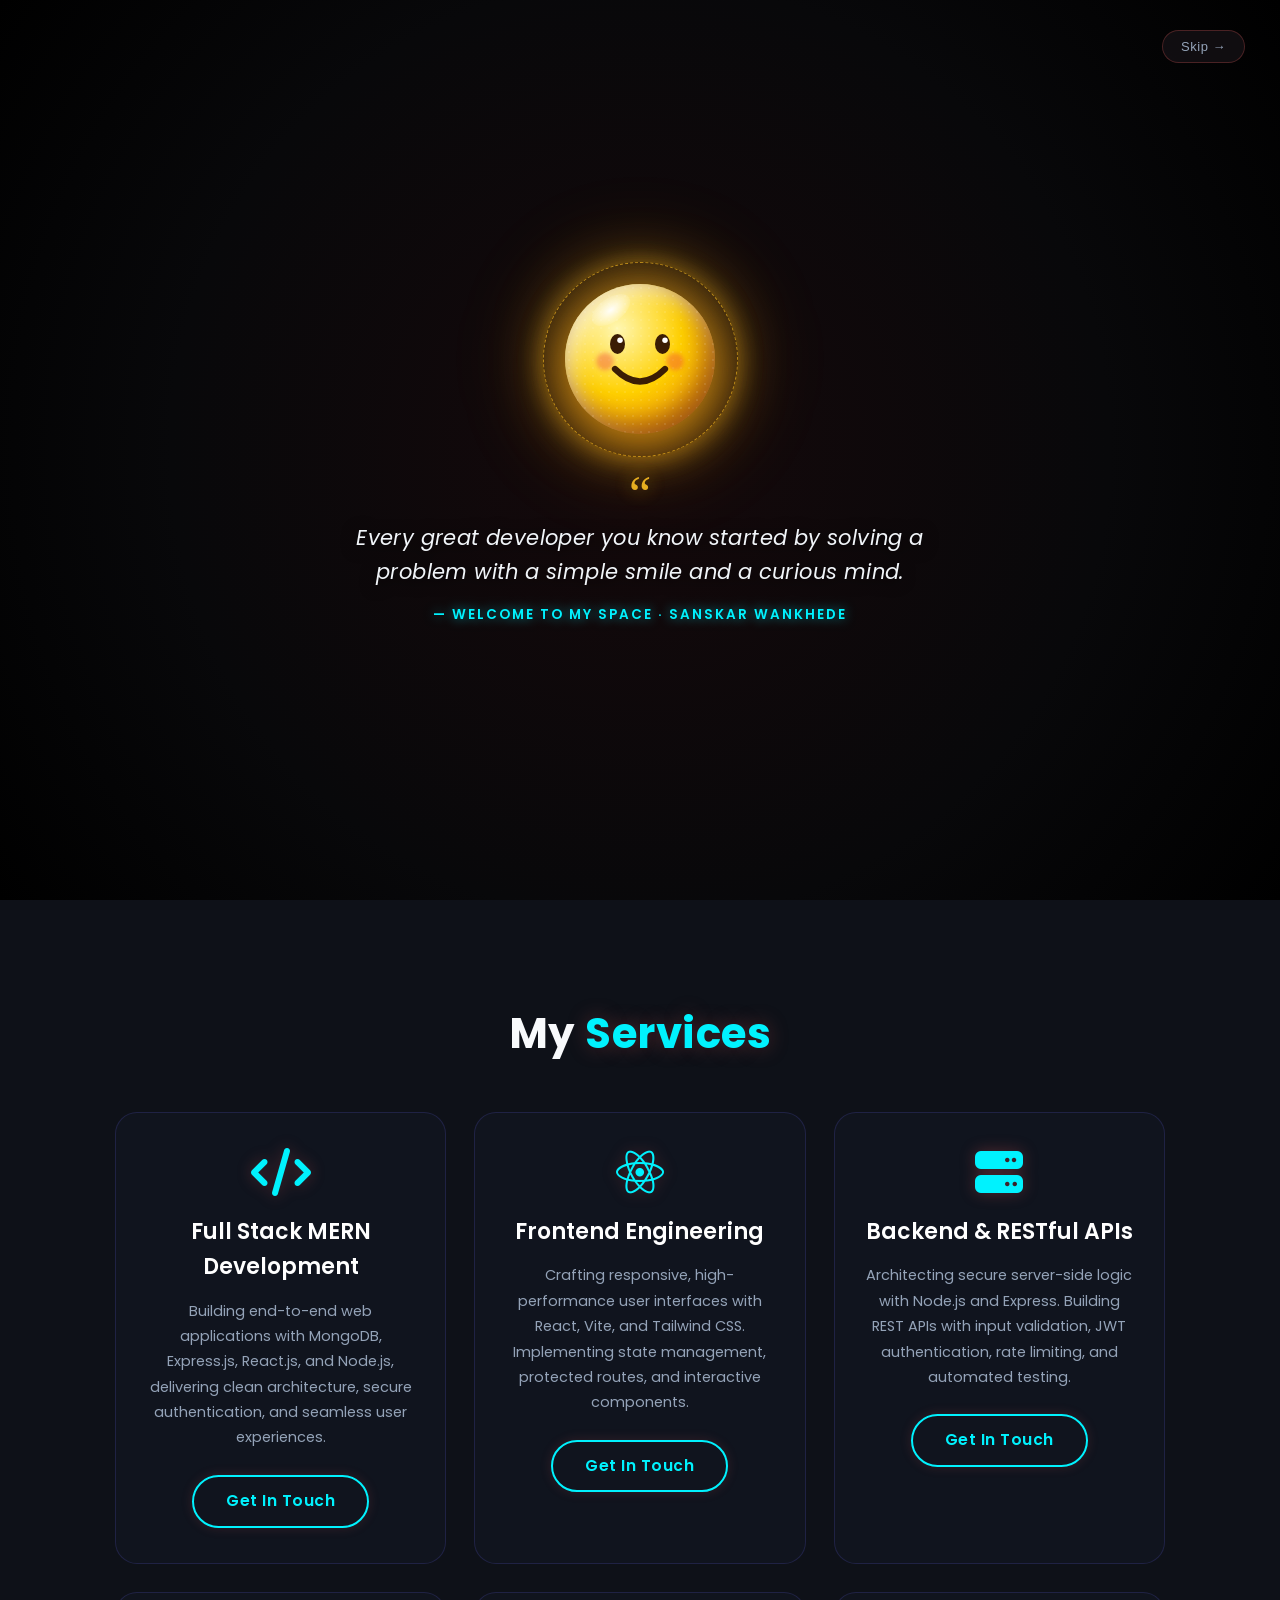
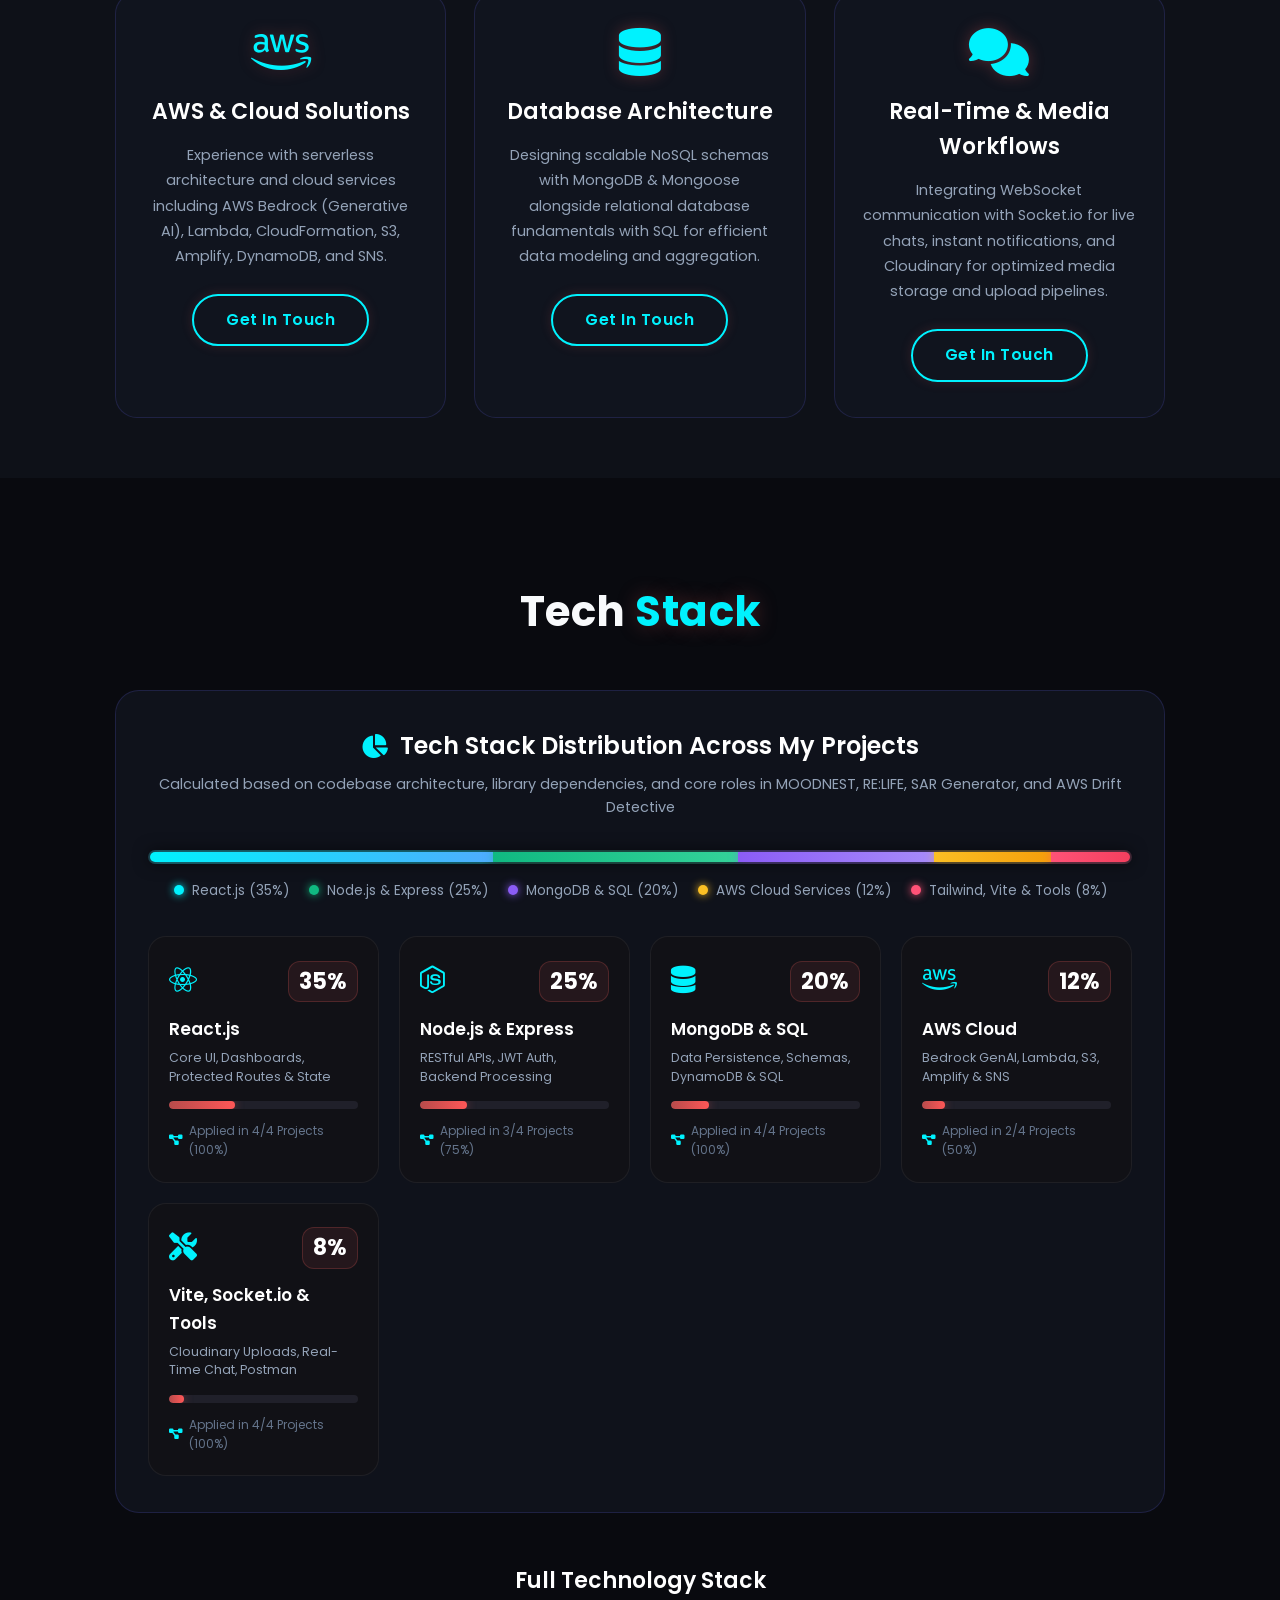
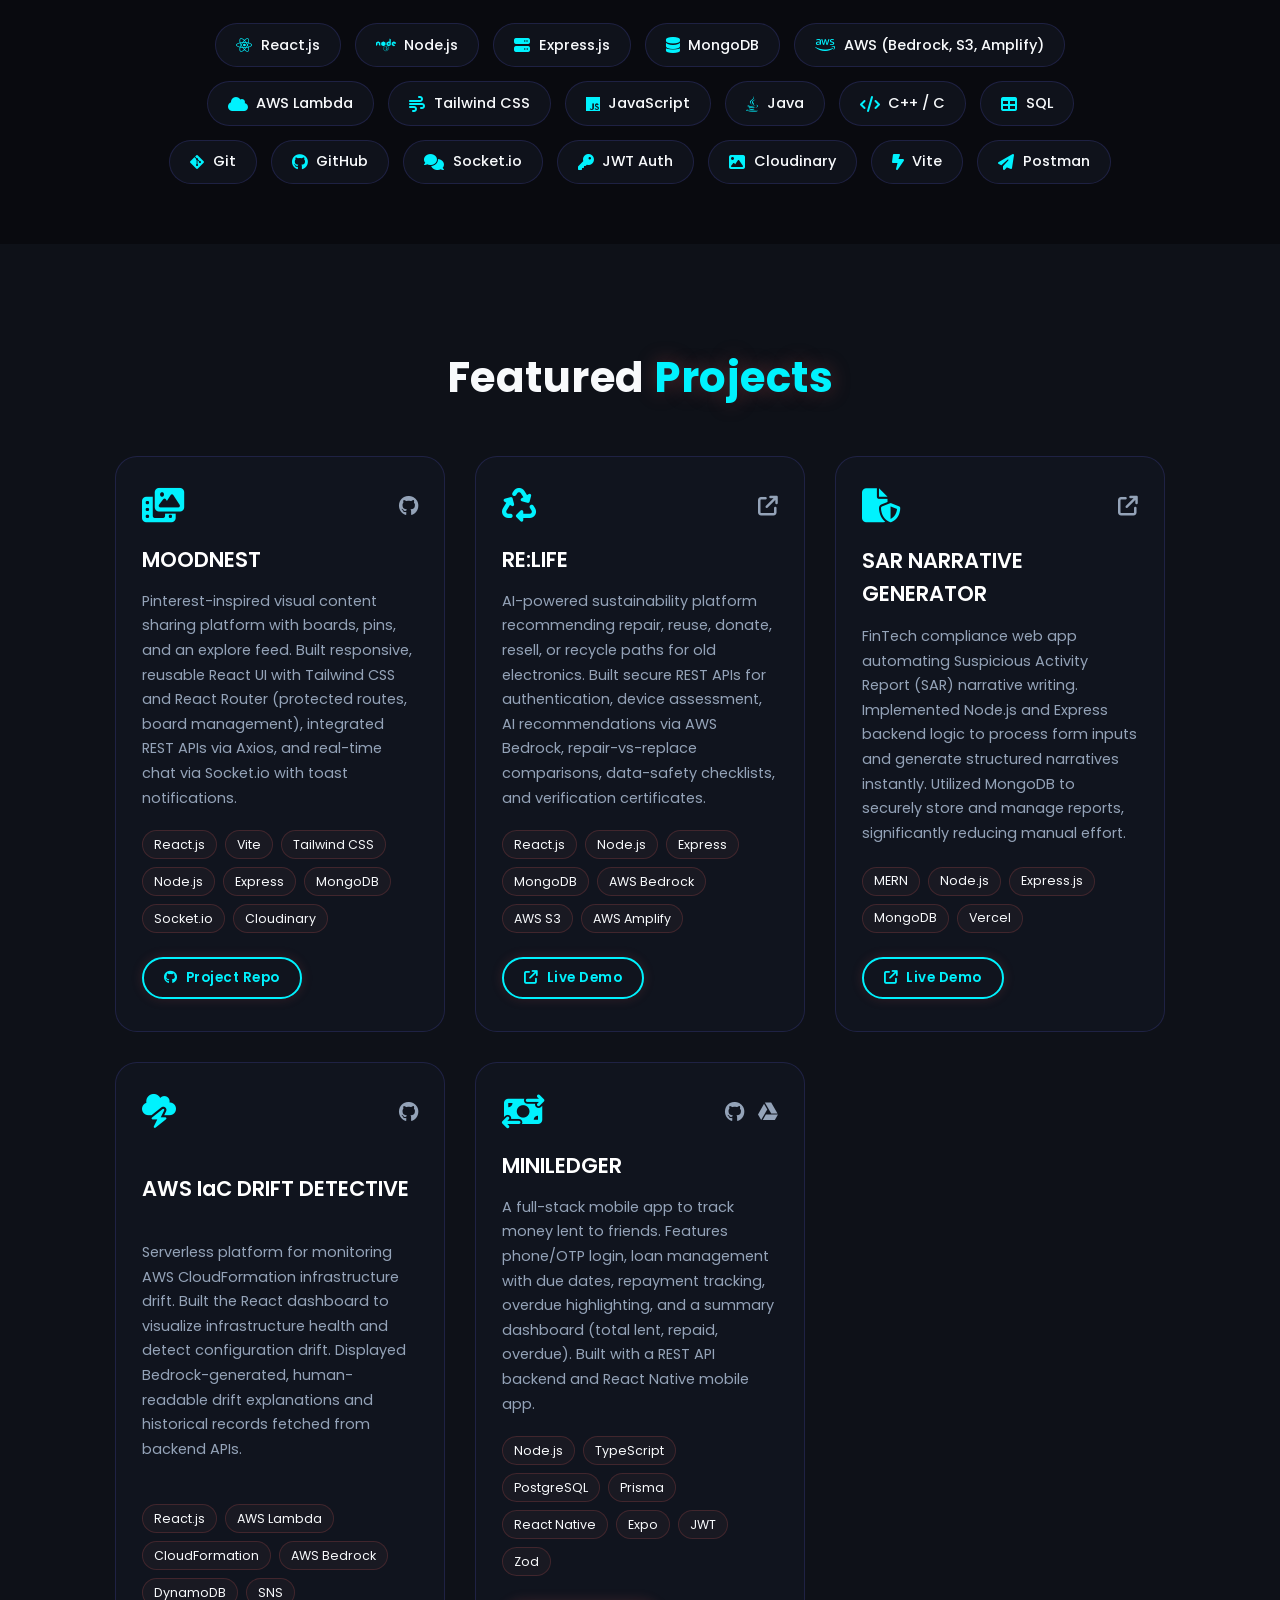
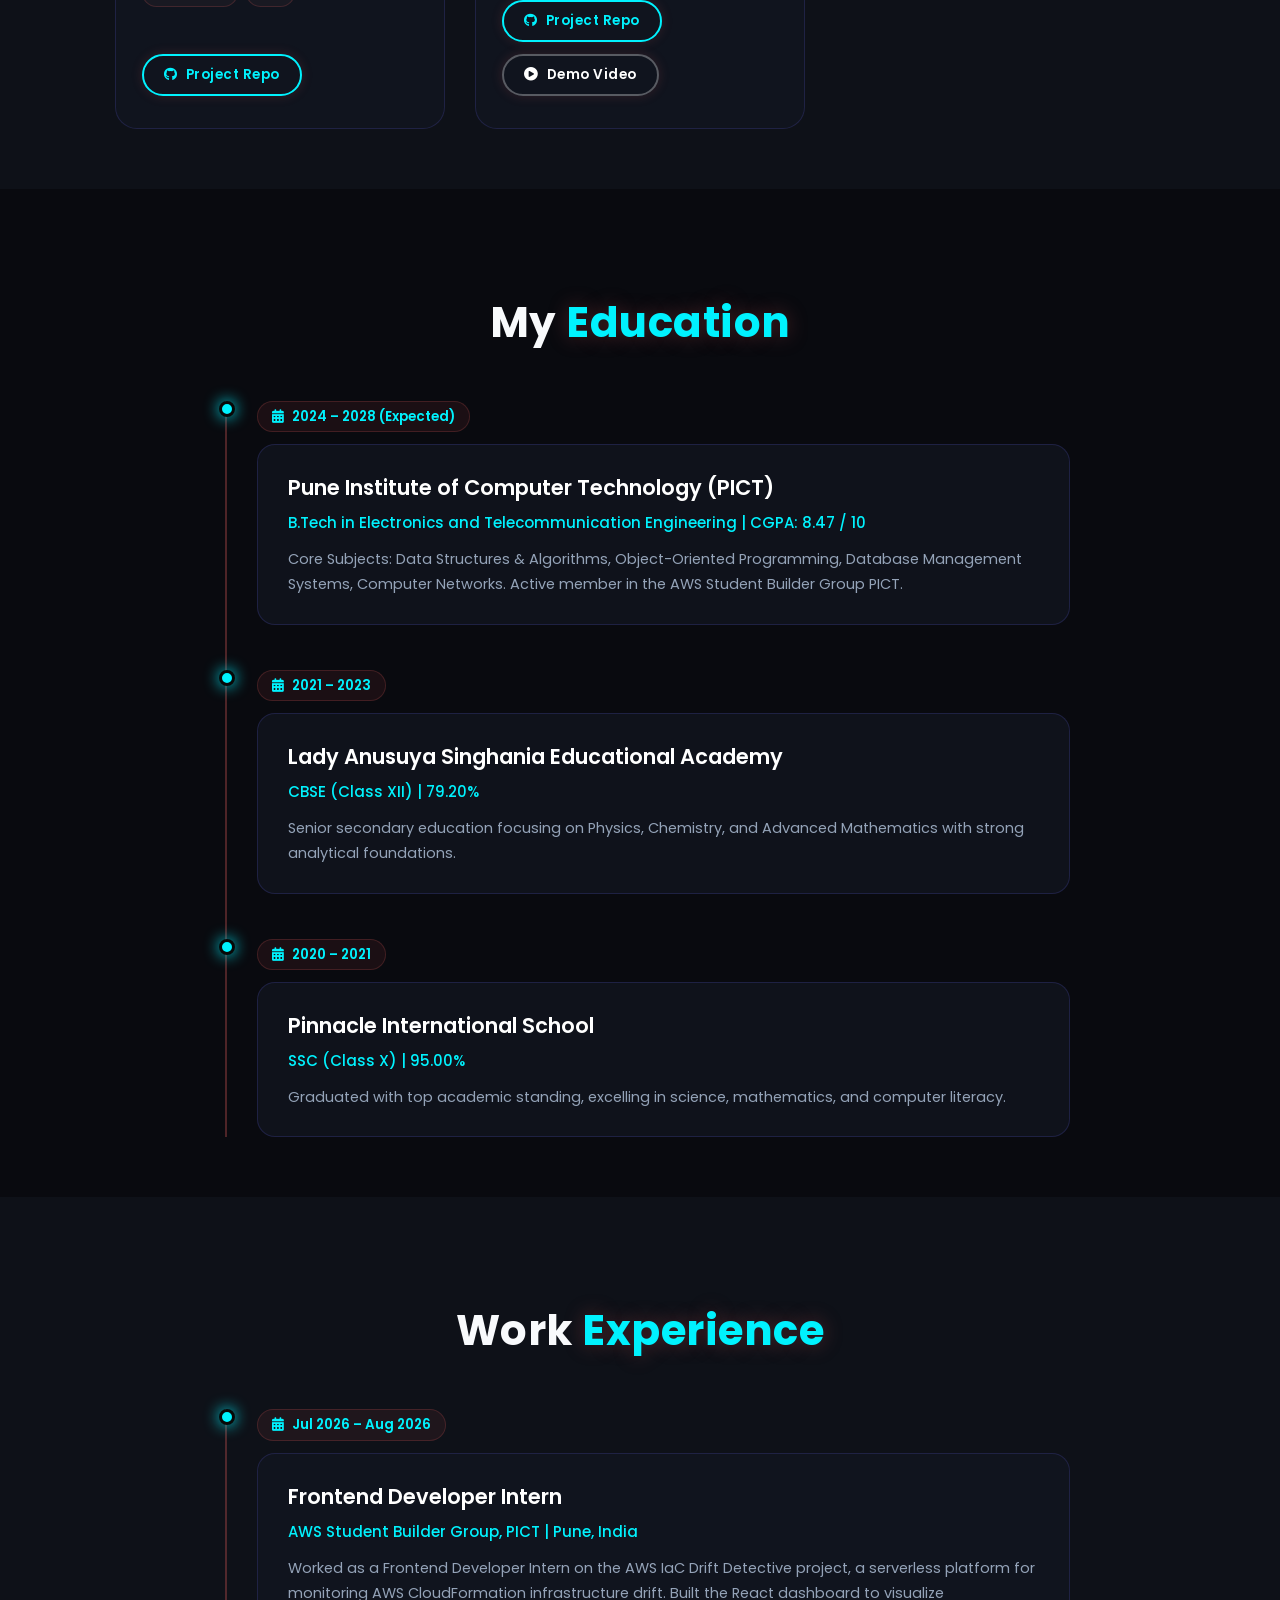
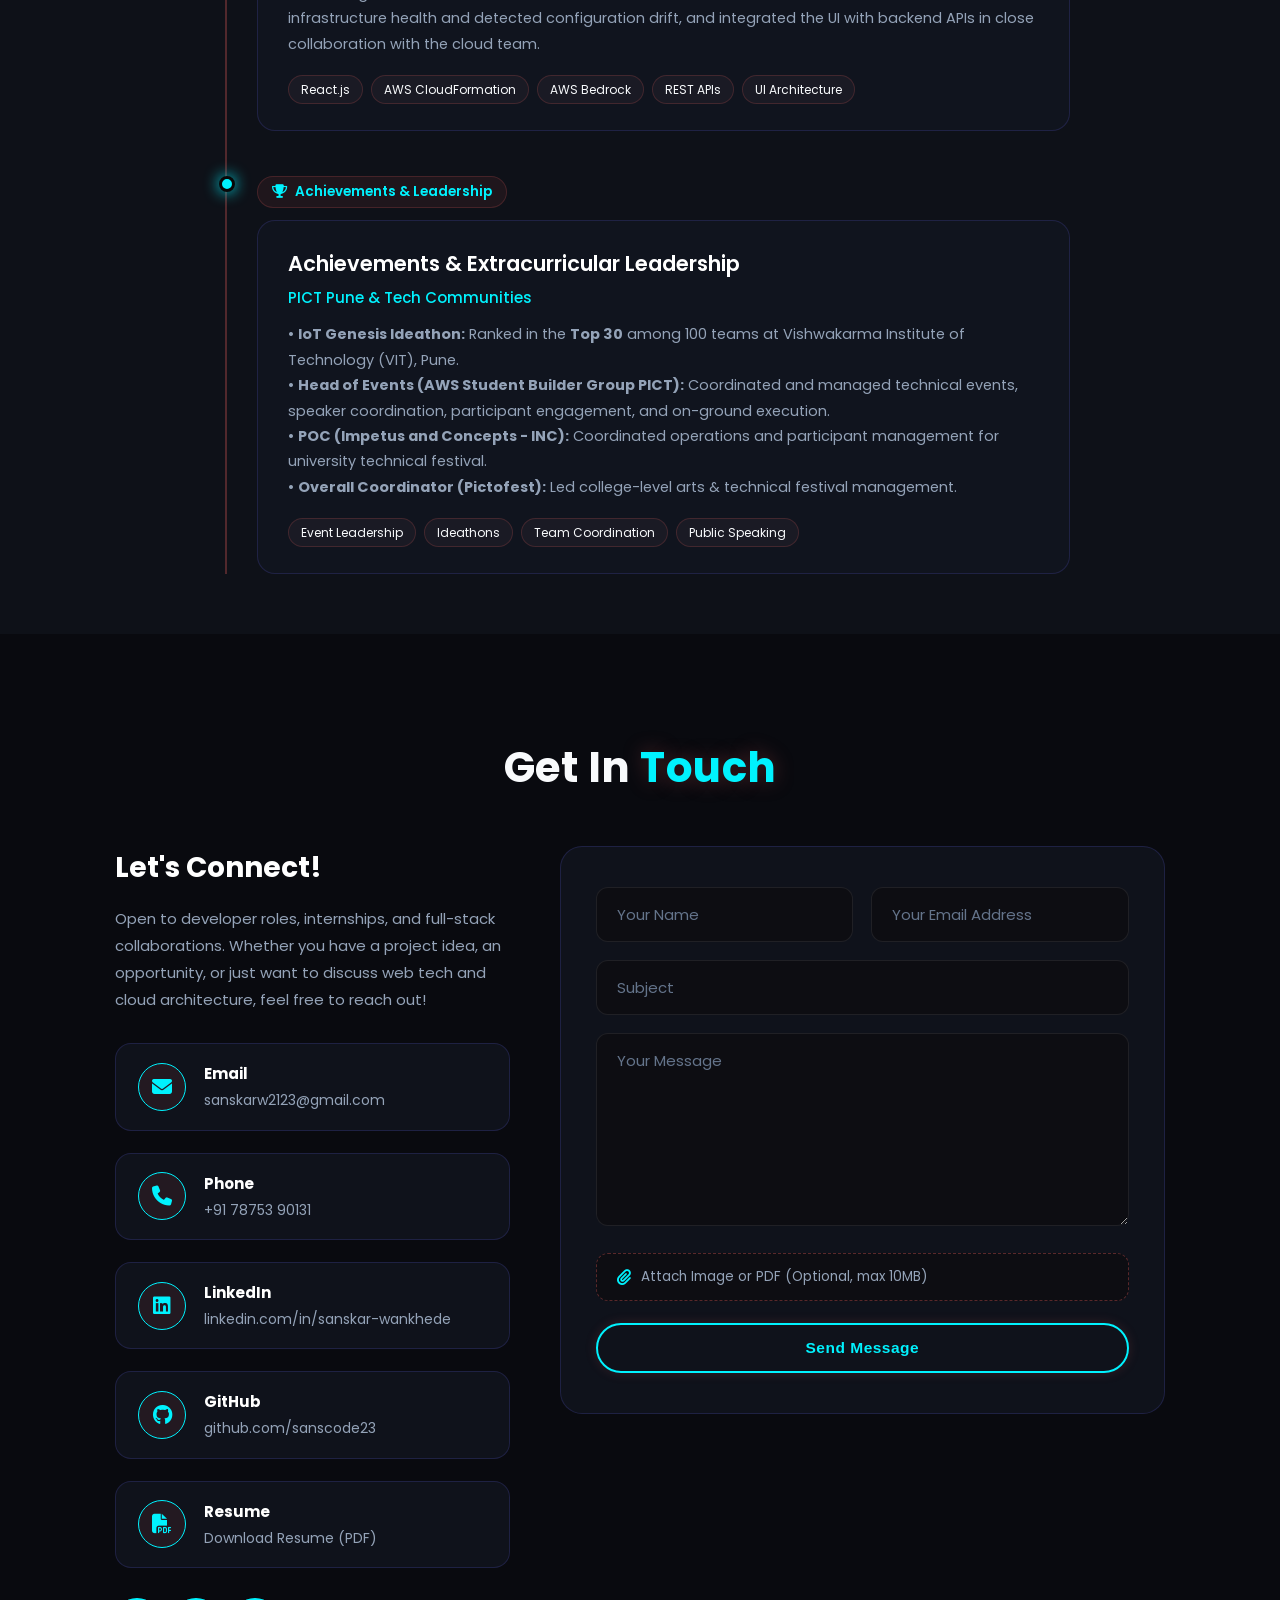
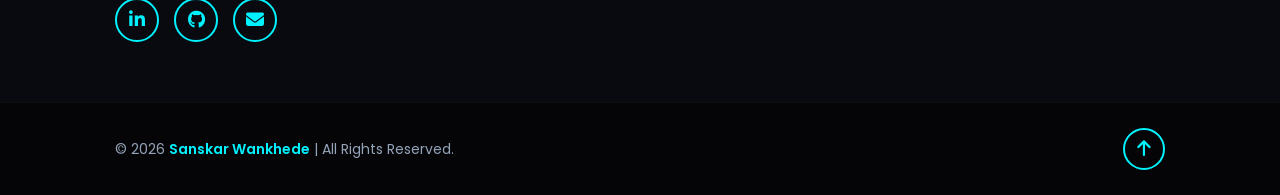
==== commit 95d4a3f9: "changed profile photo" ====
--- a/index.html
+++ b/index.html
@@ -416,6 +416,39 @@
             <a href="https://github.com/yawale-mrun-7/aws-infra-drift-detection.git" target="_blank" rel="noopener noreferrer" class="btn btn-sm"><i class="fa-brands fa-github"></i> Project Repo</a>
           </div>
         </article>
+
+        <!-- Project 5: MiniLedger -->
+        <article class="project-card">
+          <div class="project-header">
+            <i class="fa-solid fa-money-bill-transfer folder-icon"></i>
+            <div class="project-links">
+              <a href="https://github.com/sanscode23/MiniLedger" target="_blank" rel="noopener noreferrer" aria-label="GitHub Repository">
+                <i class="fa-brands fa-github"></i>
+              </a>
+              <a href="https://drive.google.com/drive/folders/1nOl5Q_3CxoR_ekSuq3U7W7JL737CigPu" target="_blank" rel="noopener noreferrer" aria-label="Demo Video">
+                <i class="fa-brands fa-google-drive"></i>
+              </a>
+            </div>
+          </div>
+          <h3>MINILEDGER</h3>
+          <p>
+            A full-stack mobile app to track money lent to friends. Features phone/OTP login, loan management with due dates, repayment tracking, overdue highlighting, and a summary dashboard (total lent, repaid, overdue). Built with a REST API backend and React Native mobile app.
+          </p>
+          <div class="tags">
+            <span>Node.js</span>
+            <span>TypeScript</span>
+            <span>PostgreSQL</span>
+            <span>Prisma</span>
+            <span>React Native</span>
+            <span>Expo</span>
+            <span>JWT</span>
+            <span>Zod</span>
+          </div>
+          <div class="card-cta">
+            <a href="https://github.com/sanscode23/MiniLedger" target="_blank" rel="noopener noreferrer" class="btn btn-sm"><i class="fa-brands fa-github"></i> Project Repo</a>
+            <a href="https://drive.google.com/drive/folders/1nOl5Q_3CxoR_ekSuq3U7W7JL737CigPu" target="_blank" rel="noopener noreferrer" class="btn btn-sm btn-outline"><i class="fa-solid fa-circle-play"></i> Demo Video</a>
+          </div>
+        </article>
       </div>
     </section>
 
--- a/style.css
+++ b/style.css
@@ -683,7 +683,7 @@
 .btn.btn-outline:hover {
   border-color: var(--main-color);
   color: var(--main-color);
-  background: rgba(183, 75, 75, 0.1);
+  background: rgba(0, 242, 254, 0.08);
 }
 
 /* 6. SERVICES SECTION */
@@ -1108,6 +1108,7 @@
 
 .project-card .card-cta {
   display: flex;
+  flex-wrap: wrap;
   gap: 1.2rem;
 }
 
